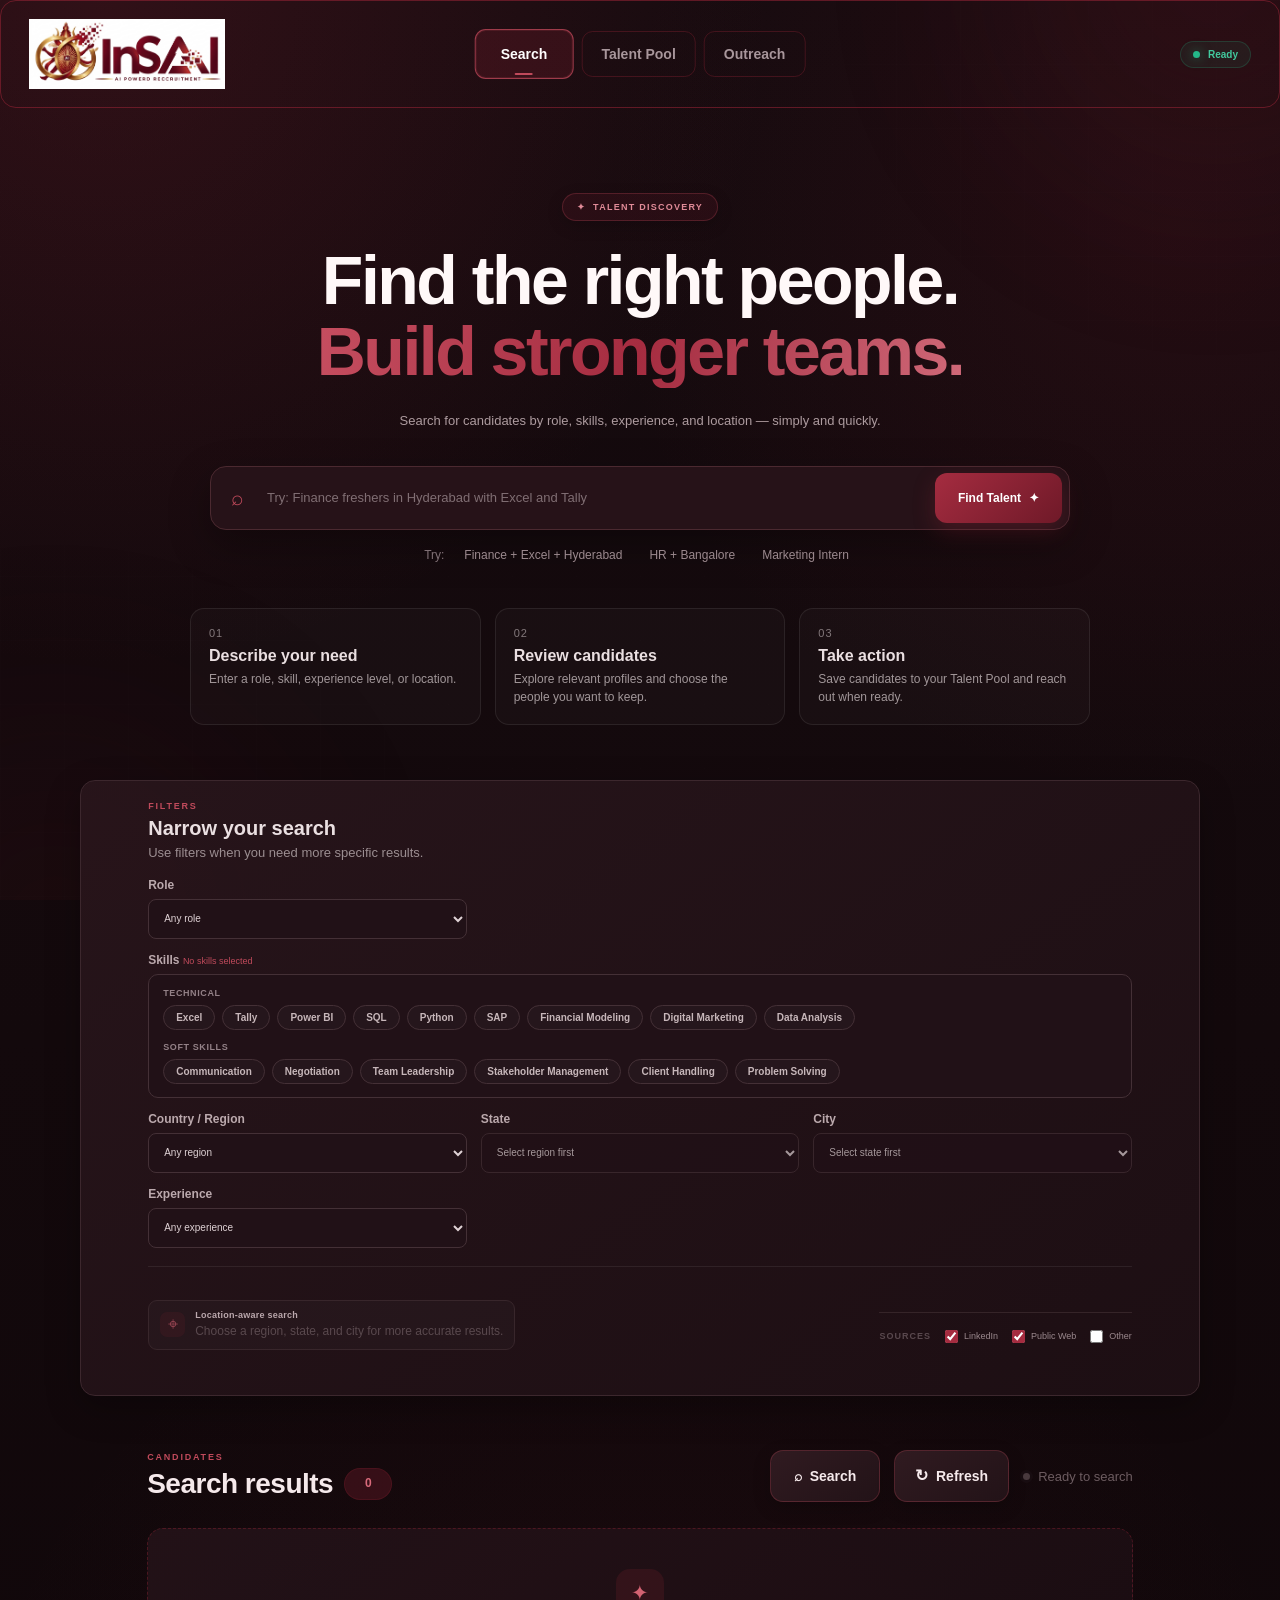
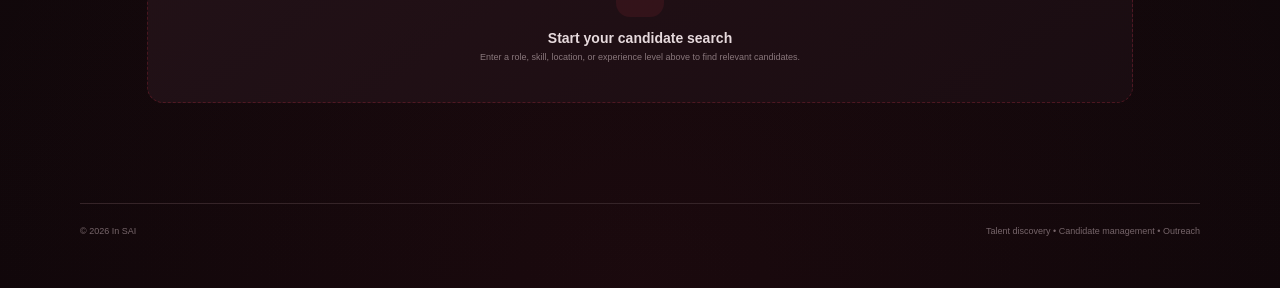
==== index.html @ 7b566fa0 "Update index.html" ====
<!DOCTYPE html>
<html lang="en">

<head>

    <meta charset="UTF-8">

    <meta
        name="viewport"
        content="width=device-width, initial-scale=1.0"
    >

    <title>In SAI | Talent Discovery</title>

    <link
        rel="stylesheet"
        href="/style.css"
    >

    <style>

        /* =====================================================
           CURSOR CONTROL
        ====================================================== */

        body {
            cursor: default;
        }

        a,
        button,
        select,
        label,
        nav,
        .navbar,
        footer,
        .guide-card,
        .checkbox,
        .filter,
        .talent-pool-card,
        .outreach-card,
        .section-label,
        .eyebrow,
        .nav-status,
        .location-note,
        .sources,
        .search-hint {
            cursor: default;
        }

        input[type="text"],
        textarea {
            cursor: text;
        }

        #searchButton,
        #searchResultsButton,
        #refreshButton,
        #generateEmailButton,
        #copyEmailButton,
        .remove-talent-button,
        .search-hint button {
            cursor: pointer;
        }


        /* =====================================================
           IN SAI LOGO
        ====================================================== */

        .navbar .logo {
            min-width: 180px;
            cursor: default;
        }

        .in-sai-logo {
            display: block;
            width: 150px;
            height: 46px;
            object-fit: contain;
            object-position: left center;
            cursor: default;
        }


        /* =====================================================
           PAGE NAVIGATION
        ====================================================== */

        .page-section-hidden {
            display: none !important;
        }

        .page-section-visible {
            display: block;
        }


        /* =====================================================
           NAVIGATION
        ====================================================== */

        .navbar nav {
            display: flex;
            align-items: center;
            gap: 8px;
        }

        .navbar nav a {
            text-decoration: none;
            cursor: pointer;
        }


        /* =====================================================
           SIMPLE HERO
        ====================================================== */

        .hero {
            text-align: center;
            padding: 85px 20px 55px;
        }

        .hero .eyebrow {
            margin-bottom: 24px;
        }

        .hero h1 {
            max-width: 900px;
            margin: 0 auto;
            line-height: 1.05;
            letter-spacing: -2.5px;
        }

        .hero h1 span {
            display: block;
        }

        .hero-text {
            max-width: 650px;
            margin: 22px auto 34px;
            line-height: 1.7;
        }


        /* =====================================================
           SEARCH BOX
        ====================================================== */

        .search-container {
            max-width: 900px;
            margin: 0 auto;
        }

        .search-container input[type="text"] {
            cursor: text;
        }


        /* =====================================================
           SEARCH HINTS
        ====================================================== */

        .search-hint {
            display: flex;
            justify-content: center;
            align-items: center;
            flex-wrap: wrap;
            gap: 8px;
            margin-top: 14px;
            font-size: 12px;
        }

        .search-hint button {
            border: none;
            background: transparent;
            font-size: 12px;
            padding: 4px 7px;
        }


        /* =====================================================
           SIMPLE SEARCH GUIDE
        ====================================================== */

        .search-guide {
            max-width: 900px;
            margin: 42px auto 0;
            display: grid;
            grid-template-columns: repeat(3, 1fr);
            gap: 14px;
        }

        .guide-card {
            padding: 18px;
            border-radius: 14px;
            text-align: left;
            border: 1px solid rgba(255, 255, 255, 0.08);
            background: rgba(255, 255, 255, 0.025);
        }

        .guide-number {
            font-size: 11px;
            letter-spacing: 1px;
            opacity: 0.5;
            margin-bottom: 8px;
        }

        .guide-card strong {
            display: block;
            margin-bottom: 5px;
        }

        .guide-card p {
            margin: 0;
            font-size: 12px;
            line-height: 1.5;
            opacity: 0.65;
        }


        /* =====================================================
           SEARCH FILTER AREA
        ====================================================== */

        .filters-section {
            max-width: 1180px;
            margin: 0 auto;
            padding: 20px 6% 45px;
        }

        .filter-heading {
            display: flex;
            justify-content: space-between;
            align-items: center;
            gap: 15px;
            margin-bottom: 18px;
        }

        .filter-heading h2 {
            margin: 0;
            font-size: 20px;
        }

        .filter-heading p {
            margin: 5px 0 0;
            font-size: 13px;
            opacity: 0.6;
        }


        /* =====================================================
           FILTER GRID
        ====================================================== */

        .filters {
            display: grid;
            grid-template-columns: repeat(3, 1fr);
            gap: 14px;
        }

        .filter {
            min-width: 0;
        }

        .filter label {
            display: block;
            margin-bottom: 7px;
            font-size: 12px;
            font-weight: 600;
        }

        .filter select {
            width: 100%;
            box-sizing: border-box;
            cursor: pointer;
        }


        /* =====================================================
           FILTER FOOTER
        ====================================================== */

        .filter-footer {
            display: flex;
            justify-content: space-between;
            align-items: center;
            gap: 20px;
            margin-top: 18px;
            padding-top: 18px;
            border-top: 1px solid rgba(255, 255, 255, 0.07);
        }

        .location-note {
            display: flex;
            align-items: center;
            gap: 10px;
        }

        .location-note p {
            margin: 3px 0 0;
            font-size: 12px;
            opacity: 0.55;
        }

        .location-icon {
            font-size: 18px;
            opacity: 0.7;
        }


        /* =====================================================
           SOURCES
        ====================================================== */

        .sources {
            display: flex;
            align-items: center;
            flex-wrap: wrap;
            gap: 14px;
            font-size: 12px;
        }

        .source-title {
            opacity: 0.5;
            letter-spacing: 1px;
        }

        .checkbox {
            display: flex;
            align-items: center;
            gap: 6px;
        }

        .checkbox input {
            cursor: pointer;
        }


        /* =====================================================
           RESULTS
        ====================================================== */

        .results-section {
            max-width: 1180px;
            margin: 0 auto;
            padding: 20px 6% 70px;
        }

        .results-header {
            display: flex;
            justify-content: space-between;
            align-items: center;
            gap: 20px;
            margin-bottom: 25px;
        }

        .results-header h2 {
            margin: 4px 0 0;
        }

        .search-status {
            font-size: 12px;
            opacity: 0.6;
        }


        /* =====================================================
           SEARCH + REFRESH ACTIONS
        ====================================================== */

        .results-actions {
            display: flex;
            align-items: center;
            justify-content: flex-end;
            gap: 10px;
        }

        .results-action-button {
            display: inline-flex;
            align-items: center;
            justify-content: center;
            gap: 7px;
            min-height: 38px;
            padding: 9px 14px;
            border-radius: 9px;
            border: 1px solid rgba(255, 255, 255, 0.12);
            background: rgba(255, 255, 255, 0.035);
            font-size: 12px;
            font-weight: 600;
            cursor: pointer;
            transition:
                background 0.2s ease,
                border-color 0.2s ease,
                transform 0.2s ease;
        }

        .results-action-button:hover {
            background: rgba(255, 255, 255, 0.07);
            border-color: rgba(255, 255, 255, 0.20);
        }

        .results-action-button:active {
            transform: translateY(1px);
        }

        .results-action-button:disabled {
            opacity: 0.55;
            cursor: default;
            transform: none;
        }

        .refresh-icon {
            display: inline-block;
            font-size: 16px;
            line-height: 1;
            transition: transform 0.25s ease;
        }

        #refreshButton:hover .refresh-icon {
            transform: rotate(180deg);
        }


        /* =====================================================
           TALENT POOL
        ====================================================== */

        .talent-pool-section {
            max-width: 1180px;
            margin: 0 auto;
            padding: 55px 6% 80px;
            min-height: 500px;
        }

        .talent-pool-header {
            display: flex;
            justify-content: space-between;
            align-items: center;
            gap: 20px;
            margin-bottom: 30px;
        }

        .talent-pool-header h1 {
            margin: 0;
        }

        .talent-pool-header p {
            margin-top: 8px;
            opacity: 0.65;
        }

        .talent-pool-count {
            padding: 9px 16px;
            border-radius: 999px;
            border: 1px solid rgba(255, 255, 255, 0.12);
            font-size: 13px;
            white-space: nowrap;
        }

        .talent-pool-list {
            display: grid;
            gap: 16px;
        }

        .talent-pool-card {
            padding: 22px;
            border-radius: 18px;
            border: 1px solid rgba(255, 255, 255, 0.10);
            background: rgba(255, 255, 255, 0.025);
        }

        .talent-pool-card h3 {
            margin-top: 0;
            margin-bottom: 15px;
        }

        .talent-pool-card p {
            line-height: 1.5;
            margin: 7px 0;
            font-size: 14px;
        }

        .talent-pool-card a {
            display: inline-block;
            margin-top: 7px;
            cursor: pointer;
        }

        .talent-pool-card-actions {
            margin-top: 18px;
        }

        .remove-talent-button {
            padding: 9px 16px;
            border-radius: 8px;
            cursor: pointer;
        }

        .talent-pool-empty {
            text-align: center;
            padding: 70px 20px;
            border-radius: 20px;
            border: 1px solid rgba(255, 255, 255, 0.08);
        }

        .talent-pool-empty-icon {
            font-size: 35px;
            margin-bottom: 12px;
        }

        .talent-pool-empty p {
            opacity: 0.6;
        }


        /* =====================================================
           OUTREACH
        ====================================================== */

        .outreach-section {
            max-width: 1000px;
            margin: 0 auto;
            padding: 55px 6% 80px;
            min-height: 500px;
        }

        .outreach-header {
            margin-top: 10px;
            margin-bottom: 28px;
        }

        .outreach-header h1 {
            margin-bottom: 8px;
        }

        .outreach-header p {
            margin: 0;
            opacity: 0.65;
        }

        .outreach-card {
            padding: 28px;
            border-radius: 20px;
            border: 1px solid rgba(255, 255, 255, 0.10);
            background: rgba(255, 255, 255, 0.025);
        }

        .outreach-field {
            margin-bottom: 20px;
        }

        .outreach-field label {
            display: block;
            margin-bottom: 8px;
            font-weight: 600;
            font-size: 13px;
        }

        .outreach-field select {
            width: 100%;
            box-sizing: border-box;
            padding: 13px 15px;
            border-radius: 10px;
            font-size: 14px;
            cursor: pointer;
        }

        .generate-email-button {
            width: 100%;
            padding: 14px 20px;
            border: none;
            border-radius: 10px;
            cursor: pointer;
            font-weight: 700;
            font-size: 15px;
            margin-top: 5px;
        }

        .generate-email-button:disabled {
            opacity: 0.6;
            cursor: default;
        }

        .email-loading {
            display: flex;
            align-items: center;
            gap: 12px;
            margin-top: 20px;
            padding: 15px;
        }

        .email-loading.hidden,
        .generated-email.hidden,
        .email-error.hidden {
            display: none;
        }

        .generated-email {
            margin-top: 30px;
        }

        .email-preview-header {
            display: flex;
            justify-content: space-between;
            align-items: center;
            gap: 15px;
            margin-bottom: 15px;
        }

        .email-label {
            font-size: 11px;
            letter-spacing: 1px;
            opacity: 0.65;
        }

        .email-preview-header h2 {
            margin: 5px 0 0;
        }

        .copy-email-button {
            padding: 9px 15px;
            border-radius: 8px;
            cursor: pointer;
        }

        .email-preview {
            padding: 22px;
            border-radius: 14px;
            border: 1px solid rgba(255, 255, 255, 0.10);
        }

        .email-subject-row {
            display: flex;
            gap: 10px;
            padding-bottom: 18px;
            margin-bottom: 18px;
            border-bottom: 1px solid rgba(255, 255, 255, 0.08);
        }

        .generated-body {
            white-space: pre-wrap;
            line-height: 1.7;
        }

        .email-error {
            margin-top: 20px;
            padding: 14px;
            border-radius: 10px;
            border: 1px solid rgba(255, 80, 80, 0.3);
        }


        /* =====================================================
           MOBILE
        ====================================================== */

        @media (max-width: 850px) {

            .navbar .logo {
                min-width: auto;
            }

            .filters {
                grid-template-columns: repeat(2, 1fr);
            }

            .search-guide {
                grid-template-columns: 1fr;
            }

            .filter-footer {
                align-items: flex-start;
                flex-direction: column;
            }

        }


        @media (max-width: 600px) {

            .in-sai-logo {
                width: 125px;
                height: 40px;
            }

            .navbar {
                flex-wrap: wrap;
                gap: 12px;
            }

            .navbar nav {
                order: 3;
                width: 100%;
                justify-content: center;
            }

            .nav-status {
                display: none;
            }

            .hero {
                padding-top: 55px;
                padding-bottom: 40px;
            }

            .hero h1 {
                font-size: clamp(40px, 11vw, 65px);
                letter-spacing: -2px;
            }

            .hero-text {
                padding: 0 10px;
            }

            .filters {
                grid-template-columns: 1fr;
            }

            .filters-section,
            .results-section,
            .talent-pool-section,
            .outreach-section {
                padding-left: 20px;
                padding-right: 20px;
            }

            .results-header,
            .talent-pool-header {
                align-items: flex-start;
                flex-direction: column;
            }

            .results-actions {
                width: 100%;
                justify-content: flex-start;
                flex-wrap: wrap;
            }

            .email-preview-header {
                align-items: flex-start;
                flex-direction: column;
            }

            .email-subject-row {
                flex-direction: column;
                gap: 5px;
            }

        }

    </style>

</head>


<body>


    <!-- =====================================================
         BACKGROUND
    ====================================================== -->

    <div class="background">

        <div class="orb orb-one"></div>

        <div class="orb orb-two"></div>

        <div class="grid"></div>

    </div>



    <!-- =====================================================
         NAVIGATION
    ====================================================== -->

    <header class="navbar">

        <div class="logo">

            <img
                class="in-sai-logo"
                src="/in-sai-logo.png"
                alt="In SAI"
            >

        </div>


        <nav>

            <a
                class="active"
                href="#"
                id="searchNav"
            >
                Search
            </a>


            <a
                href="#"
                id="talentPoolNav"
            >
                Talent Pool
            </a>


            <a
                href="#"
                id="outreachNav"
            >
                Outreach
            </a>

        </nav>


        <div class="nav-status">

            <span class="status-dot"></span>

            Ready

        </div>

    </header>



    <!-- =====================================================
         SEARCH PAGE
    ====================================================== -->

    <div
        id="searchPage"
        class="page-section-visible"
    >

        <main>


            <!-- =================================================
                 HERO
            ================================================== -->

            <section class="hero">

                <div class="eyebrow">

                    <span>✦</span>

                    TALENT DISCOVERY

                </div>


                <h1>

                    Find the right people.

                    <span>
                        Build stronger teams.
                    </span>

                </h1>


                <p class="hero-text">

                    Search for candidates by role, skills,
                    experience, and location — simply and quickly.

                </p>


                <!-- =================================================
                     MAIN SEARCH
                ================================================== -->

                <div class="search-container">

                    <div class="search-icon">
                        ⌕
                    </div>


                    <input
                        id="searchInput"
                        type="text"
                        placeholder="Try: Finance freshers in Hyderabad with Excel and Tally"
                    >


                    <button
                        id="searchButton"
                        type="button"
                    >

                        <span>
                            Find Talent
                        </span>

                        <span>
                            ✦
                        </span>

                    </button>

                </div>


                <!-- =================================================
                     SEARCH HINTS
                ================================================== -->

                <div class="search-hint">

                    <span>
                        Try:
                    </span>


                    <button
                        type="button"
                        onclick="quickSearch('Financial Analyst with Excel in Hyderabad')"
                    >
                        Finance + Excel + Hyderabad
                    </button>


                    <button
                        type="button"
                        onclick="quickSearch('HR Executive in Bangalore')"
                    >
                        HR + Bangalore
                    </button>


                    <button
                        type="button"
                        onclick="quickSearch('Marketing Intern')"
                    >
                        Marketing Intern
                    </button>

                </div>


                <!-- =================================================
                     SIMPLE 3-STEP GUIDE
                ================================================== -->

                <div class="search-guide">

                    <div class="guide-card">

                        <div class="guide-number">
                            01
                        </div>

                        <strong>
                            Describe your need
                        </strong>

                        <p>
                            Enter a role, skill, experience level,
                            or location.
                        </p>

                    </div>


                    <div class="guide-card">

                        <div class="guide-number">
                            02
                        </div>

                        <strong>
                            Review candidates
                        </strong>

                        <p>
                            Explore relevant profiles and choose
                            the people you want to keep.
                        </p>

                    </div>


                    <div class="guide-card">

                        <div class="guide-number">
                            03
                        </div>

                        <strong>
                            Take action
                        </strong>

                        <p>
                            Save candidates to your Talent Pool
                            and reach out when ready.
                        </p>

                    </div>

                </div>

            </section>



            <!-- =================================================
                 FILTERS
            ================================================== -->

            <section class="filters-section">

                <div class="filter-heading">

                    <div>

                        <div class="section-label">
                            FILTERS
                        </div>

                        <h2>
                            Narrow your search
                        </h2>

                        <p>
                            Use filters when you need more specific results.
                        </p>

                    </div>

                </div>


                <div class="filters">


                    <!-- ROLE -->

                    <div class="filter">

                        <label for="roleFilter">
                            Role
                        </label>

                        <select id="roleFilter">

                            <option value="">
                                Any role
                            </option>

                            <optgroup label="Human Resources">
                                <option>HR Executive</option>
                                <option>HR Generalist</option>
                                <option>HR Manager</option>
                                <option>Recruiter</option>
                                <option>Talent Acquisition Specialist</option>
                                <option>HR Business Partner</option>
                                <option>Learning &amp; Development Executive</option>
                                <option>Compensation &amp; Benefits Analyst</option>
                            </optgroup>

                            <optgroup label="Finance &amp; Accounts">
                                <option>Accountant</option>
                                <option>Accounts Executive</option>
                                <option>Financial Analyst</option>
                                <option>Finance Executive</option>
                                <option>Finance Manager</option>
                                <option>Audit Associate</option>
                                <option>Tax Consultant</option>
                                <option>Investment Analyst</option>
                                <option>Credit Analyst</option>
                            </optgroup>

                            <optgroup label="Sales &amp; Marketing">
                                <option>Sales Executive</option>
                                <option>Sales Manager</option>
                                <option>Business Development Executive</option>
                                <option>Marketing Executive</option>
                                <option>Marketing Manager</option>
                                <option>Digital Marketing Executive</option>
                                <option>Content Marketing Specialist</option>
                                <option>Brand Manager</option>
                                <option>Key Account Manager</option>
                            </optgroup>

                            <optgroup label="Operations &amp; Strategy">
                                <option>Operations Executive</option>
                                <option>Operations Manager</option>
                                <option>Business Analyst</option>
                                <option>Project Coordinator</option>
                                <option>Project Manager</option>
                                <option>Supply Chain Executive</option>
                                <option>Procurement Executive</option>
                                <option>Strategy Associate</option>
                            </optgroup>

                            <optgroup label="Technology">
                                <option>Software Developer</option>
                                <option>Data Analyst</option>
                                <option>Data Scientist</option>
                                <option>QA / Test Engineer</option>
                                <option>DevOps Engineer</option>
                                <option>Product Manager</option>
                                <option>UI/UX Designer</option>
                                <option>IT Support Executive</option>
                            </optgroup>

                            <optgroup label="Customer &amp; Support">
                                <option>Customer Service</option>
                                <option>Customer Success Manager</option>
                                <option>Client Relationship Executive</option>
                                <option>Call Center Executive</option>
                            </optgroup>

                            <optgroup label="Admin &amp; General Management">
                                <option>Administrative Executive</option>
                                <option>Office Manager</option>
                                <option>Management Trainee</option>
                                <option>General Manager</option>
                                <option>Executive Assistant</option>
                            </optgroup>

                        </select>

                    </div>



                    <!-- SKILL -->

                    <div class="filter filter-skills">

                        <label for="skillFilter">
                            Skills
                            <span class="skill-summary" id="skillSummary">No skills selected</span>
                        </label>

                        <select id="skillFilter" style="display:none;">

                            <option value="">
                                Any skill
                            </option>

                            <option>Excel</option>

                            <option>Tally</option>

                            <option>Power BI</option>

                            <option>SQL</option>

                            <option>Python</option>

                            <option>SAP</option>

                            <option>Financial Modeling</option>

                            <option>Digital Marketing</option>

                        </select>

                        <div class="skill-picker">

                            <div class="skill-group">

                                <div class="skill-group-label">
                                    Technical
                                </div>

                                <div class="skill-chip-row">
                                    <button type="button" class="skill-chip" data-skill="Excel">Excel</button>
                                    <button type="button" class="skill-chip" data-skill="Tally">Tally</button>
                                    <button type="button" class="skill-chip" data-skill="Power BI">Power BI</button>
                                    <button type="button" class="skill-chip" data-skill="SQL">SQL</button>
                                    <button type="button" class="skill-chip" data-skill="Python">Python</button>
                                    <button type="button" class="skill-chip" data-skill="SAP">SAP</button>
                                    <button type="button" class="skill-chip" data-skill="Financial Modeling">Financial Modeling</button>
                                    <button type="button" class="skill-chip" data-skill="Digital Marketing">Digital Marketing</button>
                                    <button type="button" class="skill-chip" data-skill="Data Analysis">Data Analysis</button>
                                </div>

                            </div>

                            <div class="skill-group">

                                <div class="skill-group-label">
                                    Soft skills
                                </div>

                                <div class="skill-chip-row">
                                    <button type="button" class="skill-chip" data-skill="Communication">Communication</button>
                                    <button type="button" class="skill-chip" data-skill="Negotiation">Negotiation</button>
                                    <button type="button" class="skill-chip" data-skill="Team Leadership">Team Leadership</button>
                                    <button type="button" class="skill-chip" data-skill="Stakeholder Management">Stakeholder Management</button>
                                    <button type="button" class="skill-chip" data-skill="Client Handling">Client Handling</button>
                                    <button type="button" class="skill-chip" data-skill="Problem Solving">Problem Solving</button>
                                </div>

                            </div>

                        </div>

                    </div>



                    <!-- REGION -->

                    <div class="filter">

                        <label for="regionFilter">
                            Country / Region
                        </label>

                        <select id="regionFilter">

                            <option value="">
                                Any region
                            </option>

                            <option value="India">
                                India
                            </option>

                            <option value="United States">
                                United States
                            </option>

                            <option value="United Kingdom">
                                United Kingdom
                            </option>

                            <option value="Canada">
                                Canada
                            </option>

                            <option value="Australia">
                                Australia
                            </option>

                            <option value="United Arab Emirates">
                                United Arab Emirates
                            </option>

                            <option value="Singapore">
                                Singapore
                            </option>

                            <option value="Germany">
                                Germany
                            </option>

                            <option value="France">
                                France
                            </option>

                            <option value="Netherlands">
                                Netherlands
                            </option>

                            <option value="Ireland">
                                Ireland
                            </option>

                            <option value="New Zealand">
                                New Zealand
                            </option>

                            <option value="Saudi Arabia">
                                Saudi Arabia
                            </option>

                            <option value="Qatar">
                                Qatar
                            </option>

                            <option value="Malaysia">
                                Malaysia
                            </option>

                            <option value="South Africa">
                                South Africa
                            </option>

                            <option value="Philippines">
                                Philippines
                            </option>

                        </select>

                    </div>



                    <!-- STATE -->

                    <div class="filter">

                        <label for="stateFilter">
                            State
                        </label>

                        <select id="stateFilter">

                            <option value="">
                                Select region first
                            </option>

                        </select>

                    </div>



                    <!-- CITY -->

                    <div class="filter">

                        <label for="cityFilter">
                            City
                        </label>

                        <select id="cityFilter">

                            <option value="">
                                Select state first
                            </option>

                        </select>

                    </div>



                    <!-- EXPERIENCE -->

                    <div class="filter">

                        <label for="experienceFilter">
                            Experience
                        </label>

                        <select id="experienceFilter">

                            <option value="">
                                Any experience
                            </option>

                            <option>
                                Fresher
                            </option>

                            <option>
                                0-2 years
                            </option>

                            <option>
                                2-5 years
                            </option>

                            <option>
                                5+ years
                            </option>

                        </select>

                    </div>

                </div>



                <!-- =================================================
                     FILTER FOOTER
                ================================================== -->

                <div class="filter-footer">

                    <div class="location-note">

                        <span class="location-icon">
                            ⌖
                        </span>

                        <div>

                            <strong>
                                Location-aware search
                            </strong>

                            <p>
                                Choose a region, state, and city for more accurate results.
                            </p>

                        </div>

                    </div>


                    <!-- =================================================
                         SEARCH SOURCES
                    ================================================== -->

                    <div class="sources">

                        <span class="source-title">
                            SOURCES
                        </span>


                        <label class="checkbox">

                            <input
                                id="linkedinSource"
                                type="checkbox"
                                checked
                            >

                            <span>
                                LinkedIn
                            </span>

                        </label>


                        <label class="checkbox">

                            <input
                                id="publicWebSource"
                                type="checkbox"
                                checked
                            >

                            <span>
                                Public Web
                            </span>

                        </label>


                        <label class="checkbox">

                            <input
                                id="otherSource"
                                type="checkbox"
                            >

                            <span>
                                Other
                            </span>

                        </label>

                    </div>

                </div>

            </section>



            <!-- =================================================
                 RESULTS
            ================================================== -->

            <section class="results-section">

                <div class="results-header">

                    <div>

                        <div class="section-label">
                            CANDIDATES
                        </div>

                        <h2>

                            Search results

                            <span id="resultCount">
                                0
                            </span>

                        </h2>

                    </div>


                    <!-- =================================================
                         SEARCH + REFRESH
                    ================================================== -->

                    <div class="results-actions">

                        <button
                            id="searchResultsButton"
                            class="results-action-button"
                            type="button"
                            title="Run the current candidate search"
                            aria-label="Search candidates"
                        >

                            <span>
                                ⌕
                            </span>

                            <span>
                                Search
                            </span>

                        </button>


                        <button
                            id="refreshButton"
                            class="results-action-button"
                            type="button"
                            title="Run the current search again"
                            aria-label="Refresh search results"
                        >

                            <span class="refresh-icon">
                                ↻
                            </span>

                            <span>
                                Refresh
                            </span>

                        </button>


                        <div
                            id="searchStatus"
                            class="search-status"
                        >
                            Ready to search
                        </div>

                    </div>

                </div>



                <!-- =================================================
                     LOADING
                ================================================== -->

                <div
                    id="loading"
                    class="loading hidden"
                >

                    <div class="loader"></div>

                    <div>

                        <strong id="loadingTitle">
                            Searching...
                        </strong>

                        <p id="loadingSubtitle">
                            Finding relevant candidate profiles.
                        </p>

                    </div>

                </div>



                <!-- =================================================
                     SEARCH INSIGHTS (charts built from live results)
                ================================================== -->

                <div
                    id="insightsPanel"
                    class="insights-panel hidden"
                >

                    <div class="insight-card">

                        <div class="insight-title">
                            Results by source
                        </div>

                        <svg id="sourceChart" viewBox="0 0 280 100" width="100%" height="100"></svg>

                    </div>

                    <div class="insight-card">

                        <div class="insight-title">
                            Email availability
                        </div>

                        <svg id="emailChart" viewBox="0 0 120 120" width="120" height="120"></svg>

                        <div class="insight-legend" id="emailLegend"></div>

                    </div>

                </div>



                <!-- =================================================
                     RESULTS
                ================================================== -->

                <div
                    id="results"
                    class="results"
                >

                    <div class="empty-state">

                        <div class="empty-icon">
                            ✦
                        </div>

                        <h3>
                            Start your candidate search
                        </h3>

                        <p>
                            Enter a role, skill, location, or experience
                            level above to find relevant candidates.
                        </p>

                    </div>

                </div>

            </section>

        </main>

    </div>



    <!-- =====================================================
         TALENT POOL PAGE
    ====================================================== -->

    <div
        id="talentPoolPage"
        class="page-section-hidden"
    >

        <main>

            <section class="talent-pool-section">

                <div class="section-label">
                    TALENT MANAGEMENT
                </div>


                <div class="talent-pool-header">

                    <div>

                        <h1>
                            Talent Pool
                        </h1>

                        <p>
                            Candidates you've saved for future opportunities.
                        </p>

                    </div>


                    <div
                        id="talentPoolCount"
                        class="talent-pool-count"
                    >
                        0 Candidates
                    </div>

                </div>


                <div
                    id="talentPoolResults"
                    class="talent-pool-list"
                >

                    <div class="talent-pool-empty">

                        <div class="talent-pool-empty-icon">
                            ✦
                        </div>

                        <h2>
                            Your Talent Pool is empty
                        </h2>

                        <p>
                            Search for candidates and add the ones
                            you want to keep here.
                        </p>

                    </div>

                </div>

            </section>

        </main>

    </div>



    <!-- =====================================================
         OUTREACH PAGE
    ====================================================== -->

    <div
        id="outreachPage"
        class="page-section-hidden"
    >

        <main>

            <section class="outreach-section">

                <div class="section-label">
                    OUTREACH
                </div>


                <div class="outreach-header">

                    <h1>
                        Candidate Outreach
                    </h1>

                    <p>
                        Create a personalized message for a candidate in your Talent Pool.
                    </p>

                </div>


                <div class="outreach-card">


                    <!-- CANDIDATE -->

                    <div class="outreach-field">

                        <label for="outreachCandidate">
                            Candidate
                        </label>

                        <select id="outreachCandidate">

                            <option value="">
                                Select a candidate from Talent Pool
                            </option>

                        </select>

                    </div>



                    <!-- MESSAGE TYPE -->

                    <div class="outreach-field">

                        <label for="emailType">
                            Message Type
                        </label>

                        <select id="emailType">

                            <option value="initial_outreach">
                                Initial Outreach
                            </option>

                            <option value="internship">
                                Internship Opportunity
                            </option>

                            <option value="interview">
                                Interview Invitation
                            </option>

                            <option value="follow_up">
                                Follow Up
                            </option>

                            <option value="shortlist">
                                Shortlist
                            </option>

                        </select>

                    </div>



                    <!-- TONE -->

                    <div class="outreach-field">

                        <label for="emailTone">
                            Tone
                        </label>

                        <select id="emailTone">

                            <option value="professional">
                                Professional
                            </option>

                            <option value="formal">
                                Formal
                            </option>

                            <option value="friendly">
                                Friendly
                            </option>

                            <option value="concise">
                                Concise
                            </option>

                        </select>

                    </div>



                    <!-- GENERATE -->

                    <button
                        type="button"
                        id="generateEmailButton"
                        class="generate-email-button"
                    >

                        <span>
                            ✦
                        </span>

                        Generate Message

                    </button>



                    <!-- LOADING -->

                    <div
                        id="emailLoading"
                        class="email-loading hidden"
                    >

                        <div class="loader"></div>

                        <span>
                            Preparing your message...
                        </span>

                    </div>



                    <!-- GENERATED EMAIL -->

                    <div
                        id="generatedEmail"
                        class="generated-email hidden"
                    >

                        <div class="email-preview-header">

                            <div>

                                <span class="email-label">
                                    PERSONALIZED MESSAGE
                                </span>

                                <h2>
                                    Message Preview
                                </h2>

                            </div>


                            <button
                                type="button"
                                id="copyEmailButton"
                                class="copy-email-button"
                            >
                                Copy Message
                            </button>

                        </div>


                        <div class="email-preview">

                            <div class="email-subject-row">

                                <strong>
                                    Subject
                                </strong>

                                <span id="generatedSubject"></span>

                            </div>


                            <div
                                id="generatedBody"
                                class="generated-body"
                            >
                            </div>

                        </div>

                    </div>



                    <!-- ERROR -->

                    <div
                        id="emailError"
                        class="email-error hidden"
                    >
                    </div>

                </div>

            </section>

        </main>

    </div>



    <!-- =====================================================
         FOOTER
    ====================================================== -->

    <footer>

        <div>
            © 2026 In SAI
        </div>

        <div>
            Talent discovery • Candidate management • Outreach
        </div>

    </footer>



    <!-- =====================================================
         EXISTING APP JAVASCRIPT
    ====================================================== -->

    <script src="/app.js"></script>



    <!-- =====================================================
         PAGE NAVIGATION + ADDITIONAL FEATURES
    ====================================================== -->

    <script>

        document.addEventListener("DOMContentLoaded", function () {

            /*
             * FIX: point every candidate API call at the
             * Render backend, not the Netlify frontend origin.
             * Previously these used relative fetch("/candidates"),
             * which on Netlify resolves to
             * https://insaiairecruiter.netlify.app/candidates
             * (a route that doesn't exist there) -> 404.
             * This duplicate script also runs AFTER app.js/talent.js,
             * so it was overwriting the correct loadTalentPool()
             * with this broken one.
             */
            const API_BASE_URL = "https://in-sai.onrender.com";

            const searchNav =
                document.getElementById("searchNav");

            const talentPoolNav =
                document.getElementById("talentPoolNav");

            const outreachNav =
                document.getElementById("outreachNav");


            const searchPage =
                document.getElementById("searchPage");

            const talentPoolPage =
                document.getElementById("talentPoolPage");

            const outreachPage =
                document.getElementById("outreachPage");


            function showPage(page) {

                searchPage.classList.add(
                    "page-section-hidden"
                );

                talentPoolPage.classList.add(
                    "page-section-hidden"
                );

                outreachPage.classList.add(
                    "page-section-hidden"
                );


                searchNav.classList.remove("active");

                talentPoolNav.classList.remove("active");

                outreachNav.classList.remove("active");


                if (page === "search") {

                    searchPage.classList.remove(
                        "page-section-hidden"
                    );

                    searchNav.classList.add("active");

                }


                if (page === "talent-pool") {

                    talentPoolPage.classList.remove(
                        "page-section-hidden"
                    );

                    talentPoolNav.classList.add("active");

                    loadTalentPool();

                }


                if (page === "outreach") {

                    outreachPage.classList.remove(
                        "page-section-hidden"
                    );

                    outreachNav.classList.add("active");

                    loadOutreachCandidates();

                }


                window.scrollTo({
                    top: 0,
                    behavior: "smooth"
                });

            }



            /* =================================================
               SEARCH NAVIGATION
            ================================================== */

            searchNav.addEventListener(
                "click",
                function (event) {

                    event.preventDefault();

                    showPage("search");

                }
            );



            /* =================================================
               TALENT POOL NAVIGATION
            ================================================== */

            talentPoolNav.addEventListener(
                "click",
                function (event) {

                    event.preventDefault();

                    showPage("talent-pool");

                }
            );



            /* =================================================
               OUTREACH NAVIGATION
            ================================================== */

            outreachNav.addEventListener(
                "click",
                function (event) {

                    event.preventDefault();

                    showPage("outreach");

                }
            );



            /* =================================================
               TALENT POOL
            ================================================== */

            async function loadTalentPool() {

                const container =
                    document.getElementById(
                        "talentPoolResults"
                    );

                const count =
                    document.getElementById(
                        "talentPoolCount"
                    );


                try {

                    const response =
                        await fetch(`${API_BASE_URL}/candidates`);


                    if (!response.ok) {

                        throw new Error(
                            "Unable to load Talent Pool"
                        );

                    }


                    const candidates =
                        await response.json();


                    count.textContent =
                        `${candidates.length} Candidate${candidates.length === 1 ? "" : "s"}`;


                    if (!candidates.length) {

                        container.innerHTML = `

                            <div class="talent-pool-empty">

                                <div class="talent-pool-empty-icon">
                                    ✦
                                </div>

                                <h2>
                                    Your Talent Pool is empty
                                </h2>

                                <p>
                                    Search for candidates and add the
                                    ones you want to keep here.
                                </p>

                            </div>

                        `;

                        return;

                    }


                    container.innerHTML =
                        candidates.map(candidate => {

                            return `

                                <div class="talent-pool-card">

                                    <h3>
                                        ${escapeTalentPoolText(
                                            candidate.name ||
                                            candidate.full_name ||
                                            "Candidate"
                                        )}
                                    </h3>


                                    <p>

                                        <strong>
                                            Role:
                                        </strong>

                                        ${escapeTalentPoolText(
                                            candidate.role ||
                                            candidate.title ||
                                            "Not specified"
                                        )}

                                    </p>


                                    <p>

                                        <strong>
                                            Location:
                                        </strong>

                                        ${escapeTalentPoolText(
                                            candidate.location ||
                                            "Not specified"
                                        )}

                                    </p>


                                    <p>

                                        <strong>
                                            Skills:
                                        </strong>

                                        ${escapeTalentPoolText(
                                            candidate.skills ||
                                            "Not specified"
                                        )}

                                    </p>


                                    ${
                                        candidate.url ||
                                        candidate.profile_url ||
                                        candidate.linkedin_url
                                        ?

                                        `

                                        <p>

                                            <a
                                                href="${escapeAttribute(
                                                    candidate.url ||
                                                    candidate.profile_url ||
                                                    candidate.linkedin_url
                                                )}"
                                                target="_blank"
                                                rel="noopener noreferrer"
                                            >
                                                View Profile
                                            </a>

                                        </p>

                                        `

                                        :

                                        ""
                                    }


                                    <div class="talent-pool-card-actions">

                                        <button
                                            type="button"
                                            class="remove-talent-button"
                                            onclick="removeFromTalentPool(${candidate.id})"
                                        >
                                            Remove from Talent Pool
                                        </button>

                                    </div>

                                </div>

                            `;

                        }).join("");


                } catch (error) {

                    console.error(
                        "Talent Pool error:",
                        error
                    );


                    container.innerHTML = `

                        <div class="talent-pool-empty">

                            <div class="talent-pool-empty-icon">
                                ⚠
                            </div>

                            <h2>
                                Unable to load Talent Pool
                            </h2>

                            <p>
                                Please make sure the backend is running
                                and the /candidates endpoint is available.
                            </p>

                        </div>

                    `;

                }

            }



            /* =================================================
               REMOVE FROM TALENT POOL
            ================================================== */

            window.removeFromTalentPool =
                async function (candidateId) {

                    if (!candidateId) {

                        console.error(
                            "Candidate ID is missing."
                        );

                        return;

                    }


                    try {

                        const response =
                            await fetch(
                                `${API_BASE_URL}/candidates/${candidateId}`,
                                {
                                    method: "DELETE"
                                }
                            );


                        if (!response.ok) {

                            throw new Error(
                                "Failed to remove candidate"
                            );

                        }


                        await loadTalentPool();


                    } catch (error) {

                        console.error(
                            "Remove candidate error:",
                            error
                        );


                        alert(
                            "Unable to remove this candidate from the Talent Pool."
                        );

                    }

                };



            /* =================================================
               SECURITY HELPERS
            ================================================== */

            function escapeTalentPoolText(value) {

                if (
                    value === null ||
                    value === undefined
                ) {

                    return "";

                }


                return String(value)
                    .replace(/&/g, "&amp;")
                    .replace(/</g, "&lt;")
                    .replace(/>/g, "&gt;")
                    .replace(/"/g, "&quot;")
                    .replace(/'/g, "&#039;");

            }


            function escapeAttribute(value) {

                if (
                    value === null ||
                    value === undefined
                ) {

                    return "";

                }


                return String(value)
                    .replace(/&/g, "&amp;")
                    .replace(/"/g, "&quot;")
                    .replace(/</g, "&lt;")
                    .replace(/>/g, "&gt;");

            }



            /* =================================================
               OUTREACH CANDIDATES
            ================================================== */

            const candidateSelect =
                document.getElementById(
                    "outreachCandidate"
                );


            async function loadOutreachCandidates() {

                try {

                    const response =
                        await fetch(`${API_BASE_URL}/candidates`);


                    if (!response.ok) {

                        throw new Error(
                            "Unable to load candidates"
                        );

                    }


                    const candidates =
                        await response.json();


                    candidateSelect.innerHTML = `

                        <option value="">
                            Select a candidate from Talent Pool
                        </option>

                    `;


                    candidates.forEach(
                        candidate => {

                            const option =
                                document.createElement(
                                    "option"
                                );


                            option.value =
                                candidate.id;


                            const name =
                                candidate.name ||
                                candidate.full_name ||
                                "Candidate";


                            const role =
                                candidate.current_role ||
                                candidate.role ||
                                candidate.title ||
                                "Candidate";


                            option.textContent =
                                `${name} — ${role}`;


                            candidateSelect.appendChild(
                                option
                            );

                        }
                    );


                } catch (error) {

                    console.error(
                        "Outreach candidate loading error:",
                        error
                    );


                    showEmailError(
                        "Unable to load candidates from your Talent Pool."
                    );

                }

            }



            /* =================================================
               OUTREACH ELEMENTS
            ================================================== */

            const emailType =
                document.getElementById(
                    "emailType"
                );

            const emailTone =
                document.getElementById(
                    "emailTone"
                );

            const generateButton =
                document.getElementById(
                    "generateEmailButton"
                );

            const emailLoading =
                document.getElementById(
                    "emailLoading"
                );

            const generatedEmail =
                document.getElementById(
                    "generatedEmail"
                );

            const generatedSubject =
                document.getElementById(
                    "generatedSubject"
                );

            const generatedBody =
                document.getElementById(
                    "generatedBody"
                );

            const emailError =
                document.getElementById(
                    "emailError"
                );

            const copyButton =
                document.getElementById(
                    "copyEmailButton"
                );


            let currentEmail = {
                subject: "",
                body: ""
            };



            /* =================================================
               GENERATE MESSAGE
            ================================================== */

            generateButton.addEventListener(
                "click",
                async function () {

                    const candidateId =
                        candidateSelect.value;


                    if (!candidateId) {

                        showEmailError(
                            "Please select a candidate first."
                        );

                        return;

                    }


                    hideEmailError();


                    generatedEmail.classList.add(
                        "hidden"
                    );


                    emailLoading.classList.remove(
                        "hidden"
                    );


                    generateButton.disabled =
                        true;


                    try {

                        const response =
                            await fetch(
                                `${API_BASE_URL}/generate-email`,
                                {
                                    method: "POST",

                                    headers: {
                                        "Content-Type":
                                            "application/json"
                                    },

                                    body: JSON.stringify({

                                        candidate_id:
                                            Number(
                                                candidateId
                                            ),

                                        email_type:
                                            emailType.value,

                                        tone:
                                            emailTone.value

                                    })

                                }
                            );


                        const data =
                            await response.json();


                        if (
                            !response.ok ||
                            data.status !== "success"
                        ) {

                            throw new Error(
                                data.message ||
                                "Message generation failed."
                            );

                        }


                        currentEmail.subject =
                            data.subject || "";


                        currentEmail.body =
                            data.body || "";


                        generatedSubject.textContent =
                            currentEmail.subject;


                        generatedBody.textContent =
                            currentEmail.body;


                        generatedEmail.classList.remove(
                            "hidden"
                        );


                    } catch (error) {

                        console.error(
                            "AI message generation error:",
                            error
                        );


                        showEmailError(
                            error.message ||
                            "Unable to generate the message."
                        );

                    } finally {

                        emailLoading.classList.add(
                            "hidden"
                        );


                        generateButton.disabled =
                            false;

                    }

                }
            );



            /* =================================================
               COPY MESSAGE
            ================================================== */

            copyButton.addEventListener(
                "click",
                async function () {

                    if (
                        !currentEmail.subject &&
                        !currentEmail.body
                    ) {

                        return;

                    }


                    const text =
                        `Subject: ${currentEmail.subject}\n\n${currentEmail.body}`;


                    try {

                        await navigator.clipboard.writeText(
                            text
                        );


                        const originalText =
                            copyButton.textContent;


                        copyButton.textContent =
                            "Copied ✓";


                        setTimeout(
                            function () {

                                copyButton.textContent =
                                    originalText;

                            },
                            2000
                        );


                    } catch (error) {

                        console.error(
                            "Copy error:",
                            error
                        );

                    }

                }
            );



            /* =================================================
               ERROR HANDLING
            ================================================== */

            function showEmailError(message) {

                emailError.textContent =
                    message;


                emailError.classList.remove(
                    "hidden"
                );

            }


            function hideEmailError() {

                emailError.classList.add(
                    "hidden"
                );


                emailError.textContent =
                    "";

            }



            /* =================================================
               SEARCH + REFRESH
            ================================================== */

            const searchResultsButton =
                document.getElementById(
                    "searchResultsButton"
                );

            const refreshButton =
                document.getElementById(
                    "refreshButton"
                );


            function runCurrentSearch() {

                const searchButton =
                    document.getElementById(
                        "searchButton"
                    );


                if (!searchButton) {
                    return;
                }


                /*
                 * Reuse the existing search logic
                 * from app.js.
                 */

                searchButton.click();

            }


            /*
             * Search button under Search Results
             */

            if (searchResultsButton) {

                searchResultsButton.addEventListener(
                    "click",
                    runCurrentSearch
                );

            }


            /*
             * Refresh button under Search Results
             */

            if (refreshButton) {

                refreshButton.addEventListener(
                    "click",
                    runCurrentSearch
                );

            }


            /*
             * Allow Enter key in the main search box
             * to perform the same search.
             */

            const searchInput =
                document.getElementById(
                    "searchInput"
                );


            if (searchInput) {

                searchInput.addEventListener(
                    "keydown",
                    function (event) {

                        if (
                            event.key === "Enter"
                        ) {

                            event.preventDefault();

                            runCurrentSearch();

                        }

                    }
                );

            }

        });

    </script>


</body>

</html>
---- style.css ----
/* =========================================================
   IN SAI AI RECRUITER
   PREMIUM DARK MAROON UI
   Search + Talent Pool + Outreach

   IMPORTANT:
   - Existing class names preserved
   - JavaScript-dependent classes preserved
   - No HTML changes required
   - Deep maroon / charcoal visual system
   - White used selectively for readability
   - Green reserved for AI/status
   - Red reserved for remove/delete
========================================================= */


/* =========================================================
   GLOBAL RESET
========================================================= */

* {
    margin: 0;
    padding: 0;
    box-sizing: border-box;
}

:root {

    /* -----------------------------------------------------
       MAIN BACKGROUNDS
    ----------------------------------------------------- */

    --bg: #160b0f;
    --bg-soft: #1d1014;
    --bg-deep: #11080b;
    --bg-surface: #241318;
    --bg-surface-2: #2b171d;

    --bg-white: #ffffff;
    --warm-white: #fffafa;


    /* -----------------------------------------------------
       CARDS
    ----------------------------------------------------- */

    --card: #241419;
    --card-soft: #29171d;
    --card-warm: #2d1a20;


    /* -----------------------------------------------------
       TEXT
    ----------------------------------------------------- */

    --text-dark: #fff8f8;
    --text: #eadfe1;
    --text-soft: #c7b7ba;
    --muted: #9c898e;
    --muted-light: #78676c;


    /* -----------------------------------------------------
       PRIMARY MAROON
    ----------------------------------------------------- */

    --primary: #9b2638;
    --primary-dark: #741b2a;
    --primary-deep: #54131f;
    --primary-light: #c04a5b;

    --maroon: #9b2638;
    --maroon-dark: #741b2a;
    --maroon-soft: #32171e;
    --maroon-light: #3b1b23;


    /* -----------------------------------------------------
       WINE
    ----------------------------------------------------- */

    --wine: #8f1734;
    --wine-soft: #30131c;


    /* -----------------------------------------------------
       RED — REMOVE / DANGER ONLY
    ----------------------------------------------------- */

    --red: #e0525f;
    --red-dark: #bd3543;
    --red-soft: #35151a;
    --red-light: #431a20;


    /* -----------------------------------------------------
       WARM ACCENT
    ----------------------------------------------------- */

    --peach: #c9794d;
    --peach-soft: #34201a;
    --peach-light: #44261d;


    /* -----------------------------------------------------
       GREEN — AI / STATUS
    ----------------------------------------------------- */

    --green: #24b889;
    --green-dark: #168564;
    --green-soft: #102b24;


    /* -----------------------------------------------------
       BORDERS
    ----------------------------------------------------- */

    --border: #3a2429;
    --border-light: #302024;
    --border-maroon: #71323e;
    --border-red: #713039;


    /* -----------------------------------------------------
       SHADOWS
    ----------------------------------------------------- */

    --shadow-sm:
        0 3px 12px rgba(0, 0, 0, 0.24);

    --shadow:
        0 10px 30px rgba(0, 0, 0, 0.30);

    --shadow-lg:
        0 20px 55px rgba(0, 0, 0, 0.42);


    /* -----------------------------------------------------
       RADIUS
    ----------------------------------------------------- */

    --radius-sm: 8px;
    --radius: 12px;
    --radius-lg: 16px;
}


/* =========================================================
   BODY
========================================================= */

html {
    scroll-behavior: smooth;
}

body {
    min-height: 100vh;

    font-family:
        Inter,
        "Segoe UI",
        Arial,
        Helvetica,
        sans-serif;

    color: var(--text);

    background:
        radial-gradient(
            circle at 8% 0%,
            rgba(155, 38, 56, 0.20),
            transparent 30%
        ),
        radial-gradient(
            circle at 92% 12%,
            rgba(116, 27, 42, 0.16),
            transparent 28%
        ),
        radial-gradient(
            circle at 50% 100%,
            rgba(155, 38, 56, 0.08),
            transparent 35%
        ),
        linear-gradient(
            180deg,
            #160b0f 0%,
            #13090c 55%,
            #10070a 100%
        );

    overflow-x: hidden;
    cursor: default;
}


/* =========================================================
   INPUT / EDITABLE AREAS
========================================================= */

input,
textarea {
    cursor: text;
}

select {
    cursor: pointer;
}

button {
    cursor: pointer;
}

a {
    cursor: pointer;
}


/* =========================================================
   ANIMATED BACKGROUND
========================================================= */

.background {
    position: fixed;
    inset: 0;
    z-index: -1;

    pointer-events: none;
    overflow: hidden;
}

.grid {
    position: absolute;
    inset: 0;

    opacity: 0.25;

    background-image:
        linear-gradient(
            rgba(255, 255, 255, 0.025) 1px,
            transparent 1px
        ),
        linear-gradient(
            90deg,
            rgba(255, 255, 255, 0.025) 1px,
            transparent 1px
        );

    background-size: 64px 64px;
}

.orb {
    position: absolute;

    width: 430px;
    height: 430px;

    border-radius: 50%;

    filter: blur(110px);

    opacity: 0.10;

    animation:
        floatingOrb 15s ease-in-out infinite;
}

.orb-one {
    background: #9b2638;

    top: -240px;
    right: -150px;
}

.orb-two {
    background: #641725;

    bottom: -240px;
    left: -160px;

    animation-delay: -7s;
}

@keyframes floatingOrb {

    0%,
    100% {
        transform: translate(0, 0);
    }

    50% {
        transform: translate(25px, 20px);
    }
}


/* =========================================================
   IN SAI — LARGE PROFESSIONAL NAVIGATION
   ========================================================= */

.navbar {
    height: 140px;
    min-height: 140px;
    padding: 0 32px;

    display: flex;
    align-items: center;
    justify-content: space-between;

    box-sizing: border-box;
}


/* =========================================================
   LOGO
   ========================================================= */

.logo {
    display: flex;
    align-items: center;
    height: 100%;
    flex-shrink: 0;
}

.logo-icon {
    width: 68px;
    height: 68px;
    object-fit: contain;
}

.logo-name {
    font-size: 26px;
    font-weight: 800;
    line-height: 1;
}

.logo-subtitle {
    font-size: 9px;
    letter-spacing: 1.2px;
    margin-top: 5px;
}


/* =========================================================
   NAVIGATION
   ========================================================= */

.navbar nav {
    display: flex;
    align-items: center;
    gap: 12px;
}

.navbar nav a {
    display: flex;
    align-items: center;
    justify-content: center;

    padding: 16px 25px;

    font-size: 16px;
    font-weight: 700;

    min-height: 52px;

    border-radius: 14px;

    transition:
        background 0.2s ease,
        color 0.2s ease,
        transform 0.2s ease;
}


/* =========================================================
   ACTIVE TAB
   ========================================================= */

.navbar nav a.active {
    padding: 16px 25px;
}


/* =========================================================
   READY STATUS
   ========================================================= */

.status {
    padding: 11px 20px;
    min-height: 42px;

    display: flex;
    align-items: center;
    gap: 9px;

    border-radius: 24px;

    font-size: 14px;
    font-weight: 700;
}


/* =========================================================
   LOGO
========================================================= */

.logo {
    display: flex;
    align-items: center;
    gap: 10px;
}

.logo-icon {
    width: 40px;
    height: 40px;

    display: flex;
    align-items: center;
    justify-content: center;

    border-radius: 11px;

    background:
        linear-gradient(
            135deg,
            #a52c40,
            #641725
        );

    color: white;

    font-size: 19px;

    box-shadow:
        0 8px 22px rgba(155, 38, 56, 0.30);
}

.logo-name {
    color: #fff5f6;

    font-size: 17px;
    font-weight: 850;

    letter-spacing: -0.3px;
}

.logo-subtitle {
    margin-top: 2px;

    color: #a99398;

    font-size: 8px;
    font-weight: 750;

    letter-spacing: 1.8px;
}


/* =========================================================
   NAVIGATION
========================================================= */

nav {
    display: flex;
    gap: 5px;

    position: absolute;
    left: 50%;

    transform: translateX(-50%);
}

nav a {
    position: relative;

    padding: 9px 15px;

    border-radius: 9px;

    text-decoration: none;

    color: #a8969b;

    font-size: 12px;
    font-weight: 700;

    transition:
        color 0.25s ease,
        background 0.25s ease,
        transform 0.25s ease;
}

nav a:hover {
    color: #ffffff;

    background:
        rgba(155, 38, 56, 0.16);

    transform:
        translateY(-1px);
}

nav a.active {
    color: #ffffff;

    background:
        rgba(155, 38, 56, 0.20);

    box-shadow:
        inset 0 0 0 1px
        rgba(192, 74, 91, 0.16);
}

nav a.active::after {
    content: "";

    position: absolute;

    left: 50%;
    bottom: 3px;

    width: 18px;
    height: 2px;

    transform:
        translateX(-50%);

    border-radius: 99px;

    background:
        #c04a5b;
}


/* =========================================================
   AI STATUS
========================================================= */

.nav-status {
    display: flex;
    align-items: center;

    gap: 8px;

    padding: 7px 12px;

    border-radius: 20px;

    color: #42c99e;

    background:
        rgba(36, 184, 137, 0.08);

    border:
        1px solid rgba(36, 184, 137, 0.20);

    font-size: 10px;
    font-weight: 800;
}

.status-dot {
    width: 7px;
    height: 7px;

    border-radius: 50%;

    background:
        var(--green);

    box-shadow:
        0 0 12px rgba(36, 184, 137, 0.55);

    animation:
        statusPulse 1.8s infinite;
}

@keyframes statusPulse {

    0%,
    100% {
        opacity: 1;
        transform: scale(1);
    }

    50% {
        opacity: 0.55;
        transform: scale(0.75);
    }
}


/* =========================================================
   MAIN
========================================================= */

main {
    width:
        min(1120px, calc(100% - 40px));

    margin:
        auto;
}


/* =========================================================
   HERO
========================================================= */

.hero {
    text-align: center;

    padding:
        70px 0 55px;

    animation:
        heroAppear 0.7s ease both;
}

@keyframes heroAppear {

    from {
        opacity: 0;
        transform: translateY(18px);
    }

    to {
        opacity: 1;
        transform: translateY(0);
    }
}


/* =========================================================
   EYEBROW
========================================================= */

.eyebrow {
    display: inline-flex;
    align-items: center;

    gap: 7px;

    padding: 8px 14px;

    border:
        1px solid rgba(192, 74, 91, 0.28);

    border-radius: 999px;

    color:
        #e08b98;

    background:
        rgba(155, 38, 56, 0.12);

    font-size: 9px;
    font-weight: 850;

    letter-spacing: 1.25px;

    box-shadow:
        0 5px 16px rgba(0, 0, 0, 0.18);
}


/* =========================================================
   HERO HEADING
========================================================= */

.hero h1 {
    margin-top: 24px;

    color:
        #fff8f8;

    font-size:
        clamp(45px, 6vw, 68px);

    line-height: 1;

    letter-spacing: -3px;

    font-weight: 850;

    border: none !important;
    outline: none !important;

    box-shadow: none !important;

    caret-color:
        transparent !important;

    cursor:
        default !important;

    user-select:
        none;
}

.hero h1::before,
.hero h1::after {
    content: none !important;
    display: none !important;
}

.hero h1 span {
    background:
        linear-gradient(
            100deg,
            #d25b6c,
            #a52c40,
            #e0808e
        );

    -webkit-background-clip: text;
    background-clip: text;

    color: transparent;
}

.hero-text {
    max-width: 690px;

    margin:
        22px auto 30px;

    color:
        #ad9b9f;

    font-size: 13px;

    line-height: 1.7;
}


/* =========================================================
   SEARCH BOX
========================================================= */

.search-container {
    width:
        min(860px, 100%);

    height: 64px;

    margin:
        auto;

    display:
        flex;

    align-items:
        center;

    padding:
        6px 7px 6px 20px;

    background:
        rgba(39, 20, 26, 0.95);

    border:
        1px solid #4b2930;

    border-radius:
        16px;

    box-shadow:
        0 15px 42px rgba(0, 0, 0, 0.30);

    transition:
        border-color 0.3s ease,
        box-shadow 0.3s ease,
        transform 0.3s ease;
}

.search-container:focus-within {
    border-color:
        rgba(192, 74, 91, 0.65);

    box-shadow:
        0 18px 48px
        rgba(0, 0, 0, 0.36),

        0 0 0 4px
        rgba(155, 38, 56, 0.10);

    transform:
        translateY(-1px);
}

.search-icon {
    margin-right:
        13px;

    color:
        #c04a5b;

    font-size:
        21px;
}

.search-container input {
    flex: 1;

    min-width: 0;

    padding: 10px;

    outline: none;
    border: none;

    background: transparent;

    color:
        #f6eaec;

    font-size:
        13px;

    caret-color:
        #c04a5b;

    cursor:
        text;
}

.search-container input::placeholder {
    color:
        #806e73;
}

.search-container button {
    height: 50px;

    padding:
        0 23px;

    display:
        flex;

    align-items:
        center;

    gap:
        8px;

    border:
        none;

    border-radius:
        12px;

    background:
        linear-gradient(
            135deg,
            #a52c40,
            #6f1928
        );

    color:
        white;

    font-size:
        12px;

    font-weight:
        800;

    cursor:
        pointer;

    box-shadow:
        0 8px 22px
        rgba(155, 38, 56, 0.28);

    transition:
        transform 0.25s ease,
        box-shadow 0.25s ease;
}

.search-container button:hover {
    transform:
        translateY(-2px);

    box-shadow:
        0 12px 28px
        rgba(155, 38, 56, 0.38);
}

.search-container button:active {
    transform:
        translateY(0);
}


/* =========================================================
   SEARCH HINT
========================================================= */

.search-hint {
    margin-top:
        13px;

    color:
        #817176;

    font-size:
        10px;
}

.search-hint button {
    margin-left:
        5px;

    padding:
        6px 10px;

    border:
        1px solid #43272d;

    border-radius:
        999px;

    background:
        rgba(255, 255, 255, 0.025);

    color:
        #9b898e;

    cursor:
        pointer;

    transition:
        0.2s ease;
}

.search-hint button:hover {
    color:
        #df8491;

    border-color:
        rgba(192, 74, 91, 0.40);

    background:
        rgba(155, 38, 56, 0.10);

    transform:
        translateY(-1px);
}


/* =========================================================
   SECTIONS
========================================================= */

.section,
.filters-section,
.results-section {
    margin-bottom:
        48px;
}

.section-header,
.results-header {
    display:
        flex;

    align-items:
        flex-end;

    justify-content:
        space-between;

    margin-bottom:
        17px;
}

.section-label {
    margin-bottom:
        6px;

    color:
        #c04a5b;

    font-size:
        9px;

    font-weight:
        900;

    letter-spacing:
        1.8px;
}

.section-header h2,
.results-header h2 {
    color:
        #f5e9eb;

    font-size:
        21px;

    letter-spacing:
        -0.5px;
}

.live-label {
    display:
        flex;

    align-items:
        center;

    gap:
        7px;

    color:
        #39bd92;

    font-size:
        9px;

    font-weight:
        900;

    letter-spacing:
        1px;
}


/* =========================================================
   CATEGORY GRID
========================================================= */

.categories {
    display:
        grid;

    grid-template-columns:
        repeat(4, 1fr);

    gap:
        12px;
}


/* =========================================================
   CATEGORY GROUP
========================================================= */

.category-group {
    min-width:
        0;

    animation:
        categoryAppear 0.55s ease both;
}

.category-group:nth-child(1) {
    animation-delay: 0.05s;
}

.category-group:nth-child(2) {
    animation-delay: 0.10s;
}

.category-group:nth-child(3) {
    animation-delay: 0.15s;
}

.category-group:nth-child(4) {
    animation-delay: 0.20s;
}

.category-group:nth-child(5) {
    animation-delay: 0.25s;
}

.category-group:nth-child(6) {
    animation-delay: 0.30s;
}

.category-group:nth-child(7) {
    animation-delay: 0.35s;
}

.category-group:nth-child(8) {
    animation-delay: 0.40s;
}

@keyframes categoryAppear {

    from {
        opacity: 0;
        transform:
            translateY(12px);
    }

    to {
        opacity: 1;
        transform:
            translateY(0);
    }
}


/* =========================================================
   CATEGORY CARD
========================================================= */

.category {
    width:
        100%;

    min-height:
        82px;

    padding:
        14px;

    display:
        flex;

    align-items:
        center;

    gap:
        11px;

    position:
        relative;

    overflow:
        hidden;

    border:
        1px solid #3a2429;

    border-radius:
        13px;

    background:
        linear-gradient(
            145deg,
            #28151b,
            #211117
        );

    color:
        #dfd2d5;

    font-size:
        12px;

    font-weight:
        750;

    cursor:
        pointer;

    box-shadow:
        0 5px 18px
        rgba(0, 0, 0, 0.20);

    transition:
        transform 0.25s ease,
        border-color 0.25s ease,
        background 0.25s ease,
        box-shadow 0.25s ease;
}

.category::after {
    content:
        "";

    position:
        absolute;

    width:
        130px;

    height:
        130px;

    top:
        -85px;

    right:
        -75px;

    background:
        radial-gradient(
            circle,
            rgba(155, 38, 56, 0.20),
            transparent 70%
        );

    transition:
        0.3s ease;
}

.category:hover {
    transform:
        translateY(-3px);

    border-color:
        rgba(192, 74, 91, 0.40);

    background:
        linear-gradient(
            145deg,
            #30171e,
            #251219
        );

    box-shadow:
        0 14px 30px
        rgba(0, 0, 0, 0.30);
}

.category:hover::after {
    transform:
        scale(1.25);
}

.category.selected {
    border-color:
        rgba(192, 74, 91, 0.60);

    background:
        linear-gradient(
            145deg,
            #3a1a22,
            #28141a
        );

    box-shadow:
        0 10px 28px
        rgba(155, 38, 56, 0.16);
}


/* =========================================================
   CATEGORY ICON
========================================================= */

.category-icon {
    width:
        37px;

    height:
        37px;

    flex:
        0 0 37px;

    display:
        flex;

    align-items:
        center;

    justify-content:
        center;

    border-radius:
        10px;

    background:
        rgba(155, 38, 56, 0.16);

    color:
        #d05b6b;

    font-size:
        17px;

    transition:
        0.25s ease;
}

.category:hover .category-icon {
    transform:
        scale(1.08);

    background:
        rgba(155, 38, 56, 0.25);

    box-shadow:
        0 5px 18px
        rgba(155, 38, 56, 0.16);
}


/* =========================================================
   SUBCATEGORY PANEL
========================================================= */

.subcategory-panel {
    margin-top:
        8px;

    max-height:
        0;

    overflow:
        hidden;

    opacity:
        0;

    padding:
        0;

    border-radius:
        11px;

    background:
        #211117;

    transform:
        translateY(-5px);

    transition:
        max-height 0.4s ease,
        opacity 0.25s ease,
        padding 0.35s ease,
        transform 0.35s ease;
}

.subcategory-panel.open {
    max-height:
        600px;

    opacity:
        1;

    padding:
        13px;

    transform:
        translateY(0);

    border:
        1px solid #3b252b;

    box-shadow:
        0 15px 34px
        rgba(0, 0, 0, 0.28);
}

.subcategory-section {
    margin-bottom:
        11px;
}

.subcategory-section:last-child {
    margin-bottom:
        0;
}

.subcategory-title {
    margin-bottom:
        7px;

    color:
        #96858a;

    font-size:
        8px;

    font-weight:
        900;

    letter-spacing:
        1.1px;

    text-transform:
        uppercase;
}

.subcategory-list {
    display:
        grid;

    grid-template-columns:
        repeat(2, minmax(0, 1fr));

    gap:
        5px;
}

.subcategory-list button {
    min-height:
        30px;

    padding:
        6px 8px;

    border:
        1px solid #3a272c;

    border-radius:
        7px;

    background:
        #29171d;

    color:
        #a9969b;

    font-size:
        8px;

    text-align:
        left;

    cursor:
        pointer;

    transition:
        0.2s ease;
}

.subcategory-list button:hover {
    color:
        #e18a96;

    background:
        #351921;

    border-color:
        rgba(192, 74, 91, 0.38);

    transform:
        translateX(2px);
}


/* =========================================================
   FILTER PANEL
========================================================= */

.filters-section {
    padding:
        22px;

    border:
        1px solid #3c272d;

    border-radius:
        15px;

    background:
        linear-gradient(
            145deg,
            rgba(40, 21, 27, 0.96),
            rgba(30, 15, 20, 0.96)
        );

    box-shadow:
        0 12px 34px
        rgba(0, 0, 0, 0.27);
}

.filters {
    display:
        grid;

    grid-template-columns:
        repeat(4, 1fr);

    gap:
        16px;
}

.filter label {
    display:
        block;

    margin-bottom:
        7px;

    color:
        #bba9ad;

    font-size:
        10px;

    font-weight:
        750;
}

.filter select,
.filter input {
    width:
        100%;

    height:
        40px;

    padding:
        0 11px;

    outline:
        none;

    border:
        1px solid #443036;

    border-radius:
        8px;

    background:
        #211117;

    color:
        #dfd2d5;

    font-size:
        10px;

    transition:
        0.2s ease;
}

.filter select:hover,
.filter input:hover {
    border-color:
        rgba(192, 74, 91, 0.40);

    background:
        #27141a;
}

.filter select:focus,
.filter input:focus {
    border-color:
        rgba(192, 74, 91, 0.65);

    background:
        #2a151b;

    box-shadow:
        0 0 0 3px
        rgba(155, 38, 56, 0.10);
}

.filter select option {
    background:
        #211117;

    color:
        #f1e5e7;
}


/* =========================================================
   SKILL MULTISELECT (Technical + Soft)
========================================================= */

.filter-skills {
    grid-column:
        1 / -1;
}

.filter-skills label {
    display:
        flex;

    align-items:
        center;

    justify-content:
        space-between;

    gap:
        10px;
}

.skill-summary {
    color:
        var(--primary-light);

    font-size:
        9px;

    font-weight:
        500;

    text-transform:
        none;

    letter-spacing:
        normal;
}

.skill-picker {
    display:
        flex;

    flex-direction:
        column;

    gap:
        12px;

    padding:
        13px 14px;

    border:
        1px solid #443036;

    border-radius:
        10px;

    background:
        #211117;
}

.skill-group-label {
    color:
        #938187;

    font-size:
        9px;

    font-weight:
        800;

    letter-spacing:
        0.6px;

    text-transform:
        uppercase;

    margin-bottom:
        7px;
}

.skill-chip-row {
    display:
        flex;

    flex-wrap:
        wrap;

    gap:
        7px;
}

.skill-chip {
    padding:
        6px 12px;

    border-radius:
        999px;

    border:
        1px solid #443036;

    background:
        rgba(255, 255, 255, 0.02);

    color:
        #c7b7ba;

    font-size:
        10px;

    font-weight:
        600;

    cursor:
        pointer;

    transition:
        0.2s ease;
}

.skill-chip:hover {
    border-color:
        rgba(192, 74, 91, 0.45);

    background:
        rgba(155, 38, 56, 0.08);

    color:
        #eadfe1;
}

.skill-chip.selected {
    background:
        linear-gradient(135deg, var(--primary), var(--wine));

    border-color:
        var(--primary-light);

    color:
        #fff8f8;
}


/* =========================================================
   LOCATION NOTE
========================================================= */

.location-note {
    display:
        flex;

    align-items:
        center;

    gap:
        10px;

    margin-top:
        15px;

    padding:
        9px 11px;

    border:
        1px solid #38262b;

    border-radius:
        9px;

    background:
        rgba(255, 255, 255, 0.018);

    transition:
        border-color 0.25s ease,
        background 0.25s ease;
}

.location-note:hover {
    border-color:
        rgba(192, 74, 91, 0.28);

    background:
        rgba(155, 38, 56, 0.05);
}

.location-icon {
    width:
        25px;

    height:
        25px;

    flex:
        0 0 25px;

    display:
        flex;

    align-items:
        center;

    justify-content:
        center;

    border-radius:
        7px;

    background:
        rgba(155, 38, 56, 0.16);

    color:
        #c95a6b;

    font-size:
        14px;
}

.location-note strong {
    display:
        block;

    color:
        #bba8ad;

    font-size:
        9px;

    font-weight:
        800;

    letter-spacing:
        0.25px;
}

.location-note p {
    margin-top:
        2px;

    color:
        #847277;

    font-size:
        8px;

    line-height:
        1.4;
}


/* =========================================================
   SOURCES
========================================================= */

.sources {
    display:
        flex;

    align-items:
        center;

    gap:
        18px;

    margin-top:
        20px;

    padding-top:
        17px;

    border-top:
        1px solid #352428;
}

.source-title {
    color:
        #938187;

    font-size:
        9px;

    font-weight:
        900;

    letter-spacing:
        1px;
}

.checkbox {
    display:
        flex;

    align-items:
        center;

    gap:
        5px;

    color:
        #9b898e;

    font-size:
        9px;
}

.checkbox input {
    accent-color:
        #a52c40;

    cursor:
        pointer;
}


/* =========================================================
   RESULTS
========================================================= */

.results-header h2 span {
    display:
        inline-flex;

    align-items:
        center;

    justify-content:
        center;

    min-width:
        25px;

    height:
        22px;

    margin-left:
        6px;

    padding:
        0 7px;

    border-radius:
        999px;

    background:
        rgba(155, 38, 56, 0.18);

    color:
        #df7583;

    font-size:
        10px;
}

.search-status {
    color:
        #918086;

    font-size:
        10px;
}


/* =========================================================
   LOADING
========================================================= */

.loading {
    display:
        flex;

    align-items:
        center;

    gap:
        13px;

    padding:
        18px;

    border:
        1px solid #3c272d;

    border-radius:
        13px;

    background:
        #241419;

    color:
        #e4d7da;

    box-shadow:
        var(--shadow-sm);

    animation:
        loadingAppear 0.3s ease both;
}

@keyframes loadingAppear {

    from {
        opacity: 0;
        transform:
            translateY(7px);
    }

    to {
        opacity: 1;
        transform:
            translateY(0);
    }
}

.loading p {
    margin-top:
        4px;

    color:
        #88767b;

    font-size:
        9px;
}

.loader {
    width:
        25px;

    height:
        25px;

    flex:
        0 0 25px;

    border:
        3px solid
        rgba(192, 74, 91, 0.14);

    border-top-color:
        #c04a5b;

    border-radius:
        50%;

    animation:
        spin 0.8s linear infinite;
}

@keyframes spin {
    to {
        transform:
            rotate(360deg);
    }
}

.hidden {
    display:
        none;
}


/* =========================================================
   EMPTY STATE
========================================================= */

.empty-state {
    padding:
        55px 20px;

    text-align:
        center;

    border:
        1px dashed #493136;

    border-radius:
        15px;

    background:
        rgba(38, 20, 26, 0.72);

    animation:
        emptyAppear 0.5s ease both;
}

@keyframes emptyAppear {

    from {
        opacity: 0;
        transform:
            translateY(10px);
    }

    to {
        opacity: 1;
        transform:
            translateY(0);
    }
}

.empty-icon {
    width:
        48px;

    height:
        48px;

    margin:
        0 auto 13px;

    display:
        flex;

    align-items:
        center;

    justify-content:
        center;

    border-radius:
        14px;

    background:
        rgba(155, 38, 56, 0.17);

    color:
        #d36372;

    font-size:
        21px;

    animation:
        emptyFloat 2.5s ease-in-out infinite;
}

@keyframes emptyFloat {

    0%,
    100% {
        transform:
            translateY(0);
    }

    50% {
        transform:
            translateY(-5px);
    }
}

.empty-state h3 {
    color:
        #e7dadd;

    font-size:
        14px;
}

.empty-state p {
    margin-top:
        6px;

    color:
        #89777c;

    font-size:
        9px;
}


/* =========================================================
   CANDIDATE CARDS
========================================================= */

.candidate-card {
    display:
        flex;

    align-items:
        center;

    justify-content:
        space-between;

    gap:
        20px;

    padding:
        18px;

    margin-bottom:
        10px;

    border:
        1px solid #3b282d;

    border-radius:
        13px;

    background:
        linear-gradient(
            145deg,
            #28151b,
            #211117
        );

    box-shadow:
        0 5px 18px
        rgba(0, 0, 0, 0.20);

    transition:
        transform 0.25s ease,
        border-color 0.25s ease,
        box-shadow 0.25s ease;

    animation:
        candidateAppear 0.4s ease both;
}

.candidate-card:hover {
    transform:
        translateY(-2px);

    border-color:
        rgba(192, 74, 91, 0.36);

    box-shadow:
        0 14px 32px
        rgba(0, 0, 0, 0.30);
}

@keyframes candidateAppear {

    from {
        opacity: 0;
        transform:
            translateY(10px);
    }

    to {
        opacity: 1;
        transform:
            translateY(0);
    }
}

.candidate-main {
    display:
        flex;

    align-items:
        center;

    gap:
        12px;
}

.avatar {
    width:
        43px;

    height:
        43px;

    flex:
        0 0 43px;

    display:
        flex;

    align-items:
        center;

    justify-content:
        center;

    border-radius:
        11px;

    background:
        linear-gradient(
            135deg,
            #a52c40,
            #681827
        );

    color:
        white;

    font-size:
        12px;

    font-weight:
        850;

    box-shadow:
        0 6px 18px
        rgba(155, 38, 56, 0.25);
}

.candidate-name {
    color:
        #f1e4e6;

    font-size:
        12px;

    font-weight:
        800;
}

.candidate-role {
    max-width:
        600px;

    margin-top:
        4px;

    color:
        #9b898e;

    font-size:
        9px;

    line-height:
        1.5;
}

.skills {
    display:
        flex;

    flex-wrap:
        wrap;

    gap:
        5px;

    margin-top:
        7px;
}

.skill {
    padding:
        4px 7px;

    border-radius:
        999px;

    background:
        rgba(155, 38, 56, 0.15);

    color:
        #c98a93;

    font-size:
        8px;
}

.candidate-actions {
    display:
        flex;

    align-items:
        center;

    gap:
        13px;

    flex-shrink:
        0;
}

.match {
    color:
        #35bd92;

    font-size:
        10px;

    font-weight:
        850;
}

.source {
    margin-top:
        3px;

    color:
        #78676c;

    font-size:
        8px;
}


/* =========================================================
   VIEW PROFILE BUTTON
========================================================= */

.view-button {
    padding:
        8px 12px;

    border:
        1px solid #65333d;

    border-radius:
        8px;

    background:
        rgba(155, 38, 56, 0.13);

    color:
        #d1848e;

    text-decoration:
        none;

    font-size:
        8px;

    font-weight:
        800;

    transition:
        0.2s ease;
}

.view-button:hover {
    background:
        rgba(155, 38, 56, 0.24);

    border-color:
        #87404d;

    color:
        #efb0b8;

    transform:
        translateY(-2px);
}


/* =========================================================
   ADD TO TALENT POOL
========================================================= */

.add-talent-button {
    appearance:
        none;

    -webkit-appearance:
        none;

    display:
        inline-flex !important;

    align-items:
        center;

    justify-content:
        center;

    gap:
        8px;

    margin-top:
        16px !important;

    padding:
        11px 18px !important;

    min-height:
        40px;

    border:
        1px solid #9b2638 !important;

    border-radius:
        9px !important;

    background:
        linear-gradient(
            135deg,
            #a52c40,
            #701a29
        ) !important;

    color:
        #ffffff !important;

    font-family:
        inherit !important;

    font-size:
        12px !important;

    font-weight:
        700 !important;

    line-height:
        1 !important;

    white-space:
        nowrap;

    cursor:
        pointer;

    box-sizing:
        border-box;

    box-shadow:
        0 7px 20px
        rgba(155, 38, 56, 0.25);

    transition:
        background 0.2s ease,
        border-color 0.2s ease,
        transform 0.2s ease,
        box-shadow 0.2s ease;
}

.add-talent-button span {
    font-size:
        16px;

    font-weight:
        400;

    line-height:
        1;
}

.add-talent-button:hover {
    background:
        linear-gradient(
            135deg,
            #b33449,
            #801c2d
        ) !important;

    border-color:
        #c04a5b !important;

    transform:
        translateY(-2px);

    box-shadow:
        0 11px 27px
        rgba(155, 38, 56, 0.34);
}

.add-talent-button:active {
    transform:
        translateY(0);

    box-shadow:
        0 4px 12px
        rgba(155, 38, 56, 0.20);
}

.add-talent-button:focus-visible {
    outline:
        2px solid
        rgba(192, 74, 91, 0.55);

    outline-offset:
        2px;
}

.add-talent-button:disabled {
    opacity:
        0.55 !important;

    cursor:
        default;

    transform:
        none;

    box-shadow:
        none;
}


/* =========================================================
   TALENT POOL
========================================================= */

.talent-pool-section {
    padding:
        38px 0 52px;

    min-height:
        500px;

    animation:
        pageSectionAppear 0.55s ease both;
}

@keyframes pageSectionAppear {

    from {
        opacity: 0;
        transform:
            translateY(16px);
    }

    to {
        opacity: 1;
        transform:
            translateY(0);
    }
}

.talent-pool-section .section-label {
    margin-bottom:
        7px;
}

.talent-pool-header {
    display:
        flex;

    justify-content:
        space-between;

    align-items:
        center;

    gap:
        20px;

    margin-bottom:
        20px;
}

.talent-pool-header h1 {
    margin:
        0;

    color:
        #f4e8ea;

    font-size:
        29px;

    line-height:
        1.15;

    letter-spacing:
        -0.8px;

    font-weight:
        800;

    cursor:
        default;

    user-select:
        none;
}

.talent-pool-header p {
    max-width:
        650px;

    margin-top:
        6px;

    color:
        #948187;

    font-size:
        10px;

    line-height:
        1.5;

    cursor:
        default;
}

.talent-pool-count {
    padding:
        7px 12px;

    border-radius:
        999px;

    border:
        1px solid #65333d;

    background:
        rgba(155, 38, 56, 0.15);

    color:
        #d27b87;

    font-size:
        9px;

    font-weight:
        800;

    white-space:
        nowrap;
}


/* =========================================================
   TALENT POOL LIST
========================================================= */

.talent-pool-list {
    display:
        grid;

    gap:
        10px;
}


/* =========================================================
   TALENT POOL CARD
========================================================= */

.talent-pool-card {
    position:
        relative;

    padding:
        17px 18px;

    border-radius:
        13px;

    border:
        1px solid #3b282d;

    background:
        linear-gradient(
            135deg,
            #28151b 0%,
            #211117 100%
        );

    box-shadow:
        0 6px 20px
        rgba(0, 0, 0, 0.22);

    transition:
        transform 0.25s ease,
        border-color 0.25s ease,
        box-shadow 0.25s ease;

    overflow:
        hidden;

    animation:
        talentCardAppear 0.45s ease both;

    cursor:
        default;
}

.talent-pool-card:nth-child(1) {
    animation-delay:
        0.04s;
}

.talent-pool-card:nth-child(2) {
    animation-delay:
        0.08s;
}

.talent-pool-card:nth-child(3) {
    animation-delay:
        0.12s;
}

.talent-pool-card:nth-child(4) {
    animation-delay:
        0.16s;
}

.talent-pool-card:nth-child(5) {
    animation-delay:
        0.20s;
}

@keyframes talentCardAppear {

    from {
        opacity: 0;
        transform:
            translateY(12px);
    }

    to {
        opacity: 1;
        transform:
            translateY(0);
    }
}


/* MAROON ACCENT */

.talent-pool-card::before {
    content:
        "";

    position:
        absolute;

    top:
        0;

    left:
        0;

    width:
        3px;

    height:
        100%;

    background:
        linear-gradient(
            180deg,
            #a52c40,
            #c04a5b
        );

    opacity:
        0;

    transition:
        opacity 0.25s ease;
}

.talent-pool-card:hover {
    transform:
        translateY(-2px);

    border-color:
        rgba(192, 74, 91, 0.34);

    box-shadow:
        0 14px 32px
        rgba(0, 0, 0, 0.30);
}

.talent-pool-card:hover::before {
    opacity:
        1;
}


/* =========================================================
   TALENT POOL NAME
========================================================= */

.talent-pool-card h3 {
    margin:
        0 0 8px;

    max-width:
        100%;

    color:
        #eadde0;

    font-size:
        13px;

    line-height:
        1.35;

    font-weight:
        800;

    overflow-wrap:
        anywhere;

    cursor:
        default;

    user-select:
        none;
}


/* =========================================================
   TALENT POOL INFORMATION
========================================================= */

.talent-pool-card p {
    margin:
        4px 0;

    color:
        #9b898e;

    font-size:
        9px;

    line-height:
        1.5;

    overflow-wrap:
        anywhere;

    cursor:
        default;
}

.talent-pool-card p strong {
    color:
        #c0adb1;

    font-weight:
        800;

    cursor:
        default;
}


/* =========================================================
   PROFILE LINK
========================================================= */

.talent-pool-card a {
    display:
        inline-block;

    margin-top:
        4px;

    color:
        #c96b79;

    font-size:
        9px;

    font-weight:
        700;

    text-decoration:
        none;

    transition:
        0.2s ease;

    cursor:
        pointer;
}

.talent-pool-card a:hover {
    color:
        #e49ba5;

    text-decoration:
        underline;
}


/* =========================================================
   REMOVE BUTTON
========================================================= */

.talent-pool-card-actions {
    margin-top:
        11px;

    padding-top:
        10px;

    border-top:
        1px solid #342428;
}


/* RED REMOVE BUTTON */

.remove-talent-button {
    display:
        inline-flex;

    align-items:
        center;

    justify-content:
        center;

    gap:
        5px;

    min-height:
        31px;

    padding:
        0 11px;

    border:
        1px solid rgba(224, 82, 95, 0.24);

    border-radius:
        7px;

    background:
        rgba(224, 82, 95, 0.08);

    color:
        #df6a75;

    font-family:
        inherit;

    font-size:
        8px;

    font-weight:
        800;

    cursor:
        pointer;

    transition:
        0.2s ease;
}

.remove-talent-button:hover {
    background:
        #bd3543;

    border-color:
        #bd3543;

    color:
        #ffffff;

    transform:
        translateY(-1px);

    box-shadow:
        0 6px 17px
        rgba(189, 53, 67, 0.20);
}

.remove-talent-button:active {
    transform:
        translateY(0);
}


/* =========================================================
   EMPTY TALENT POOL
========================================================= */

.talent-pool-empty {
    padding:
        45px 20px;

    text-align:
        center;

    border-radius:
        14px;

    border:
        1px dashed #493136;

    background:
        rgba(38, 20, 26, 0.70);

    animation:
        emptyAppear 0.5s ease both;

    cursor:
        default;
}

.talent-pool-empty-icon {
    width:
        44px;

    height:
        44px;

    margin:
        0 auto 11px;

    display:
        flex;

    align-items:
        center;

    justify-content:
        center;

    border-radius:
        12px;

    background:
        rgba(155, 38, 56, 0.17);

    color:
        #d36372;

    font-size:
        19px;
}

.talent-pool-empty h2 {
    color:
        #e4d7da;

    font-size:
        13px;

    font-weight:
        800;
}

.talent-pool-empty p {
    max-width:
        430px;

    margin:
        5px auto 0;

    color:
        #89777c;

    font-size:
        9px;

    line-height:
        1.5;
}


/* =========================================================
   OUTREACH
========================================================= */

.outreach-section {
    padding:
        38px 0 52px;

    min-height:
        500px;

    animation:
        pageSectionAppear 0.55s ease both;
}

.outreach-section > h1 {
    margin:
        0;

    color:
        #f4e8ea;

    font-size:
        29px;

    line-height:
        1.15;

    letter-spacing:
        -0.8px;

    font-weight:
        800;

    cursor:
        default;

    user-select:
        none;
}

.outreach-section > p {
    max-width:
        680px;

    margin-top:
        6px;

    color:
        #948187;

    font-size:
        10px;

    line-height:
        1.5;

    cursor:
        default;
}


/* =========================================================
   OUTREACH CARD
========================================================= */

.outreach-card {
    margin-top:
        20px;

    padding:
        21px;

    border-radius:
        15px;

    border:
        1px solid #3d282e;

    background:
        linear-gradient(
            135deg,
            #28151b 0%,
            #211117 100%
        );

    box-shadow:
        0 11px 34px
        rgba(0, 0, 0, 0.27);

    transition:
        box-shadow 0.25s ease,
        border-color 0.25s ease;

    animation:
        outreachCardAppear 0.55s ease both;
}

@keyframes outreachCardAppear {

    from {
        opacity: 0;
        transform:
            translateY(15px);
    }

    to {
        opacity: 1;
        transform:
            translateY(0);
    }
}

.outreach-card:hover {
    border-color:
        rgba(192, 74, 91, 0.28);

    box-shadow:
        0 16px 42px
        rgba(0, 0, 0, 0.32);
}

.outreach-card h2 {
    margin:
        0;

    color:
        #eadde0;

    font-size:
        14px;

    font-weight:
        800;

    cursor:
        default;
}

.outreach-card p {
    margin-top:
        6px;

    color:
        #968389;

    font-size:
        9px;

    line-height:
        1.6;

    cursor:
        default;
}


/* =========================================================
   EMAIL FIELDS
========================================================= */

.outreach-card input,
.outreach-card textarea {
    font-family:
        inherit;

    cursor:
        text;
}

.outreach-card input:focus,
.outreach-card textarea:focus {
    outline:
        none;

    border-color:
        rgba(192, 74, 91, 0.65);

    box-shadow:
        0 0 0 3px
        rgba(155, 38, 56, 0.10);
}


/* =========================================================
   COMMON EMAIL FIELDS
========================================================= */

.email-field,
.outreach-field {
    margin-top:
        14px;
}

.email-field label,
.outreach-field label {
    display:
        block;

    margin-bottom:
        6px;

    color:
        #b6a4a9;

    font-size:
        9px;

    font-weight:
        800;

    letter-spacing:
        0.2px;

    cursor:
        default;
}


/* =========================================================
   EMAIL INPUTS
========================================================= */

.email-field input,
.outreach-field input,
.email-field textarea,
.outreach-field textarea {
    width:
        100%;

    border:
        1px solid #443036;

    border-radius:
        9px;

    background:
        #211117;

    color:
        #eadde0;

    font-size:
        10px;

    transition:
        border-color 0.2s ease,
        box-shadow 0.2s ease,
        background 0.2s ease;
}

.email-field input:focus,
.outreach-field input:focus,
.email-field textarea:focus,
.outreach-field textarea:focus {
    background:
        #28151b;
}

.email-field input,
.outreach-field input {
    height:
        38px;

    padding:
        0 11px;
}

.email-field textarea,
.outreach-field textarea {
    min-height:
        180px;

    padding:
        11px;

    line-height:
        1.6;

    resize:
        vertical;
}


/* =========================================================
   SENDER / RECIPIENT ROWS
========================================================= */

.email-meta,
.outreach-meta {
    display:
        grid;

    grid-template-columns:
        repeat(2, minmax(0, 1fr));

    gap:
        12px;

    margin-top:
        14px;
}

.email-meta-item,
.outreach-meta-item {
    padding:
        10px 11px;

    border:
        1px solid #38262b;

    border-radius:
        9px;

    background:
        rgba(255, 255, 255, 0.018);

    cursor:
        default;
}

.email-meta-item span,
.outreach-meta-item span {
    display:
        block;

    margin-bottom:
        3px;

    color:
        #817076;

    font-size:
        8px;

    font-weight:
        800;

    text-transform:
        uppercase;

    letter-spacing:
        0.8px;
}

.email-meta-item strong,
.outreach-meta-item strong {
    display:
        block;

    color:
        #c1afb3;

    font-size:
        9px;

    font-weight:
        700;

    overflow-wrap:
        anywhere;

    cursor:
        default;
}


/* =========================================================
   EMAIL SUBJECT
========================================================= */

.email-subject,
.outreach-subject {
    margin-top:
        14px;
}

.email-subject label,
.outreach-subject label {
    display:
        block;

    margin-bottom:
        6px;

    color:
        #b6a4a9;

    font-size:
        9px;

    font-weight:
        800;

    cursor:
        default;
}

.email-subject input,
.outreach-subject input {
    width:
        100%;

    height:
        38px;

    padding:
        0 11px;

    border:
        1px solid #443036;

    border-radius:
        9px;

    background:
        #211117;

    color:
        #eadde0;

    font-family:
        inherit;

    font-size:
        10px;

    cursor:
        text;
}


/* =========================================================
   EMAIL PREVIEW
========================================================= */

.email-preview {
    margin-top:
        18px;

    border:
        1px solid #3c292e;

    border-radius:
        11px;

    background:
        #1d1014;

    overflow:
        hidden;

    box-shadow:
        0 5px 18px
        rgba(0, 0, 0, 0.18);
}

.email-preview-header {
    padding:
        10px 12px;

    border-bottom:
        1px solid #342429;

    background:
        #241319;

    cursor:
        default;
}

.email-preview-header span {
    color:
        #8f7c82;

    font-size:
        8px;

    font-weight:
        900;

    letter-spacing:
        1px;

    text-transform:
        uppercase;
}

.email-preview-body {
    padding:
        17px;

    color:
        #cdbdc0;

    font-size:
        10px;

    line-height:
        1.7;

    white-space:
        pre-wrap;

    overflow-wrap:
        anywhere;

    background:
        #1d1014;

    cursor:
        default;
}


/* =========================================================
   OUTREACH ACTIONS
========================================================= */

.outreach-actions {
    display:
        flex;

    align-items:
        center;

    justify-content:
        flex-end;

    gap:
        9px;

    margin-top:
        15px;
}

.outreach-actions button {
    min-height:
        35px;

    padding:
        0 13px;

    border-radius:
        8px;

    font-family:
        inherit;

    font-size:
        9px;

    font-weight:
        800;

    cursor:
        pointer;

    transition:
        0.2s ease;
}

.outreach-actions button:hover {
    transform:
        translateY(-1px);
}


/* =========================================================
   PRIMARY OUTREACH
========================================================= */

.outreach-primary {
    border:
        1px solid #9b2638;

    background:
        linear-gradient(
            135deg,
            #a52c40,
            #6f1928
        );

    color:
        white;

    box-shadow:
        0 7px 20px
        rgba(155, 38, 56, 0.24);
}

.outreach-primary:hover {
    box-shadow:
        0 11px 27px
        rgba(155, 38, 56, 0.34);
}


/* =========================================================
   SECONDARY OUTREACH
========================================================= */

.outreach-secondary {
    border:
        1px solid #453137;

    background:
        #241419;

    color:
        #aa989d;
}

.outreach-secondary:hover {
    color:
        #df8792;

    border-color:
        rgba(192, 74, 91, 0.35);

    background:
        #2b161d;
}


/* =========================================================
   FOOTER
========================================================= */

footer {
    width:
        min(1120px, calc(100% - 40px));

    margin:
        30px auto;

    padding:
        22px 0;

    display:
        flex;

    justify-content:
        space-between;

    border-top:
        1px solid #352428;

    color:
        #76656a;

    font-size:
        9px;

    cursor:
        default;
}


/* =========================================================
   TAB / PAGE TRANSITION SUPPORT
========================================================= */

.talent-pool-section,
.outreach-section,
.results-section {
    will-change:
        opacity,
        transform;
}


/* =========================================================
   BUTTON POLISH
========================================================= */

button {
    font-family:
        inherit;
}

button:not(:disabled) {
    -webkit-tap-highlight-color:
        transparent;
}

button:active {
    transform:
        translateY(0);
}


/* =========================================================
   IMPORTANT CURSOR FIX
========================================================= */

.navbar,
.hero,
.section,
.filters-section,
.results-section,
.candidate-card,
.talent-pool-section,
.talent-pool-card,
.talent-pool-empty,
.outreach-section,
.outreach-card,
.email-preview,
footer {
    cursor:
        default;
}


/* =========================================================
   KEEP ACTUAL INTERACTIVE ELEMENTS CLICKABLE
========================================================= */

button,
a,
select {
    cursor:
        pointer;
}

input,
textarea {
    cursor:
        text;
}


/* =========================================================
   PREVENT TEXT SELECTION ON BUTTONS
========================================================= */

button {
    user-select:
        none;
}


/* =========================================================
   ACCESSIBILITY
========================================================= */

button:focus-visible,
a:focus-visible,
input:focus-visible,
textarea:focus-visible,
select:focus-visible {
    outline:
        2px solid
        rgba(192, 74, 91, 0.65);

    outline-offset:
        2px;
}


/* =========================================================
   AI MATCH SCORE
========================================================= */

.candidate-match {
    display:
        flex;

    flex-direction:
        column;

    align-items:
        center;

    justify-content:
        center;

    min-width:
        58px;

    padding:
        6px 9px;

    border:
        1px solid rgba(36, 184, 137, 0.20);

    border-radius:
        9px;

    background:
        rgba(36, 184, 137, 0.07);
}

.match-label {
    color:
        #718e83;

    font-size:
        7px;

    font-weight:
        900;

    letter-spacing:
        0.9px;
}

.match-score {
    margin-top:
        2px;

    color:
        #36bd91;

    font-size:
        13px;

    font-weight:
        900;
}


/* =========================================================
   NO CURSOR ON TALENT POOL / OUTREACH CONTENT
========================================================= */

.talent-pool-section,
.talent-pool-section h1,
.talent-pool-section h2,
.talent-pool-section h3,
.talent-pool-section p,
.talent-pool-section span,
.outreach-section,
.outreach-section h1,
.outreach-section h2,
.outreach-section h3,
.outreach-section p,
.outreach-section span {
    cursor:
        default;
}


/* =========================================================
   BUTTONS REMAIN CLICKABLE
========================================================= */

.talent-pool-section button,
.outreach-section button {
    cursor:
        pointer;
}


/* =========================================================
   LINKS REMAIN CLICKABLE
========================================================= */

.talent-pool-section a,
.outreach-section a {
    cursor:
        pointer;
}


/* =========================================================
   INPUTS / TEXTAREAS NEED TEXT CURSOR
========================================================= */

.outreach-section input,
.outreach-section textarea {
    cursor:
        text;
}


/* =========================================================
   TABLET
========================================================= */

@media (max-width: 900px) {

    .categories {
        grid-template-columns:
            repeat(2, 1fr);
    }

    .filters {
        grid-template-columns:
            repeat(2, 1fr);
    }

    nav {
        position:
            static;

        transform:
            none;

        margin-left:
            auto;

        margin-right:
            20px;
    }

    .email-meta,
    .outreach-meta {
        grid-template-columns:
            1fr;
    }
}


/* =========================================================
   MOBILE
========================================================= */

@media (max-width: 600px) {

    .navbar {
        width:
            calc(100% - 20px);

        height:
            64px;

        padding:
            0 14px;
    }

    nav {
        display:
            none;
    }

    .nav-status {
        display:
            none;
    }

    main {
        width:
            calc(100% - 24px);
    }

    .hero {
        padding-top:
            50px;
    }

    .hero h1 {
        font-size:
            42px;

        letter-spacing:
            -2px;
    }

    .hero-text {
        font-size:
            12px;
    }

    .search-container {
        height:
            auto;

        flex-wrap:
            wrap;

        padding:
            8px;
    }

    .search-container input {
        height:
            46px;
    }

    .search-container button {
        width:
            100%;

        justify-content:
            center;
    }

    .categories,
    .filters {
        grid-template-columns:
            1fr;
    }

    .subcategory-list {
        grid-template-columns:
            1fr;
    }

    .candidate-card {
        flex-direction:
            column;

        align-items:
            flex-start;
    }

    .candidate-actions {
        width:
            100%;

        justify-content:
            space-between;

        flex-wrap:
            wrap;
    }

    .sources {
        flex-wrap:
            wrap;
    }

    footer {
        flex-direction:
            column;

        gap:
            8px;
    }


    /* -----------------------------------------------------
       TALENT POOL MOBILE
    ----------------------------------------------------- */

    .talent-pool-section,
    .outreach-section {
        padding-top:
            32px;
    }

    .talent-pool-header {
        align-items:
            flex-start;

        flex-direction:
            column;

        gap:
            10px;
    }

    .talent-pool-header h1,
    .outreach-section > h1 {
        font-size:
            27px;
    }

    .talent-pool-header p,
    .outreach-section > p {
        font-size:
            9px;
    }

    .talent-pool-card {
        padding:
            14px;
    }

    .talent-pool-card h3 {
        font-size:
            12px;
    }

    .talent-pool-card p {
        font-size:
            9px;
    }


    /* -----------------------------------------------------
       OUTREACH MOBILE
    ----------------------------------------------------- */

    .outreach-card {
        padding:
            16px;
    }

    .outreach-card h2 {
        font-size:
            13px;
    }

    .outreach-actions {
        justify-content:
            stretch;
    }

    .outreach-actions button {
        flex:
            1;
    }
}


/* =========================================================
   SMALL MOBILE
========================================================= */

@media (max-width: 420px) {

    .logo-name {
        font-size:
            15px;
    }

    .logo-subtitle {
        font-size:
            7px;
    }

    .logo-icon {
        width:
            36px;

        height:
            36px;
    }

    .hero h1 {
        font-size:
            36px;

        letter-spacing:
            -1.8px;
    }

    .section-header,
    .results-header {
        align-items:
            flex-start;

        flex-direction:
            column;

        gap:
            8px;
    }
}


/* =========================================================
   REDUCE MOTION
========================================================= */

@media (prefers-reduced-motion: reduce) {

    *,
    *::before,
    *::after {
        animation-duration:
            0.01ms !important;

        animation-iteration-count:
            1 !important;

        scroll-behavior:
            auto !important;

        transition-duration:
            0.01ms !important;
    }
}

/* =========================================================
   IN SAI — NAVBAR + LOGO SIZE ONLY
   ORIGINAL CSS ABOVE IS PRESERVED
   ========================================================= */

/* Balanced navbar: slightly larger, but not oversized */
.navbar {
    height: 108px;
    min-height: 108px;
    padding: 0 28px;

    border: 1px solid rgba(155, 38, 56, 0.55);
    border-radius: 16px;
}

/* Make the actual In SAI image larger.
   !important is required because index.html currently gives
   the image inline width/height values. */
.navbar .logo img,
.navbar .logo > img {
    width: 235px !important;
    height: 70px !important;
    max-width: none !important;
    max-height: 70px !important;
    object-fit: contain !important;
    object-position: left center !important;
    display: block !important;
}

/* Keep the logo vertically centered */
.navbar .logo {
    display: flex;
    align-items: center;
    flex-shrink: 0;
}

/* Slightly increase the three navigation tabs */
.navbar nav,
nav {
    gap: 7px;
}

.navbar nav a,
nav a {
    padding: 12px 19px;
    min-height: 46px;
    font-size: 14px;

    /* Subtle maroon border around each navigation tab */
    border: 1px solid rgba(155, 38, 56, 0.32);
    border-radius: 11px;
}

/* Stronger border for the selected tab */
.navbar nav a.active,
nav a.active {
    border: 1px solid rgba(192, 74, 91, 0.75);
    background: rgba(155, 38, 56, 0.20);
}

/* Keep the existing underline */
nav a.active::after {
    bottom: 3px;
}


/* =========================================================
   TABLET — LOGO / NAV ONLY
   ========================================================= */

@media (max-width: 900px) {

    .navbar {
        height: 100px;
        min-height: 100px;
    }

    .navbar .logo img,
    .navbar .logo > img {
        width: 215px !important;
        height: 64px !important;
        max-height: 64px !important;
    }

    .navbar nav a,
    nav a {
        padding: 11px 16px;
        min-height: 44px;
        font-size: 13px;
    }
}


/* =========================================================
   MOBILE — LOGO ONLY
   Existing mobile functionality remains untouched
   ========================================================= */

@media (max-width: 600px) {

    .navbar .logo img,
    .navbar .logo > img {
        width: 185px !important;
        height: 58px !important;
        max-height: 58px !important;
    }
}
/* =========================================================
   IN SAI — CANDIDATE ACTION BUTTON POLISH
   View Profile + Add to Talent Pool
   APPEND ONLY — DO NOT REMOVE EXISTING CSS
========================================================= */

/* Keep both candidate buttons together in one professional row */
.candidate-actions {
    display: flex;
    align-items: center;
    justify-content: flex-end;
    gap: 10px;
    flex-wrap: nowrap;
}

/* VIEW PROFILE — secondary button */
.candidate-actions .view-button {
    display: inline-flex;
    align-items: center;
    justify-content: center;

    min-height: 38px;
    padding: 0 14px;

    border: 1px solid #65333d;
    border-radius: 8px;

    background: rgba(155, 38, 56, 0.10);
    color: #d1848e;

    font-size: 9px;
    font-weight: 800;

    text-decoration: none;
    white-space: nowrap;

    transition:
        background 0.2s ease,
        border-color 0.2s ease,
        color 0.2s ease,
        transform 0.2s ease;
}

.candidate-actions .view-button:hover {
    background: rgba(155, 38, 56, 0.20);
    border-color: #87404d;
    color: #efb0b8;
    transform: translateY(-1px);
}


/* =========================================================
   ADD TO TALENT POOL — PROFESSIONAL PRIMARY BUTTON
========================================================= */

.candidate-actions .add-talent-button {
    display: inline-flex !important;

    align-items: center;
    justify-content: center;

    margin-top: 0 !important;

    min-height: 38px;
    height: 38px;

    padding: 0 15px !important;

    border: 1px solid #9b2638 !important;
    border-radius: 8px !important;

    background: linear-gradient(
        135deg,
        #a52c40,
        #701a29
    ) !important;

    color: #ffffff !important;

    font-family: inherit !important;
    font-size: 9px !important;
    font-weight: 800 !important;

    line-height: 1 !important;

    white-space: nowrap;

    cursor: pointer;

    box-sizing: border-box;

    box-shadow:
        0 5px 15px rgba(155, 38, 56, 0.20);

    transition:
        background 0.2s ease,
        border-color 0.2s ease,
        transform 0.2s ease,
        box-shadow 0.2s ease;
}

/* If the button contains an icon/span */
.candidate-actions .add-talent-button span {
    font-size: 14px;
    line-height: 1;
}

/* Hover */
.candidate-actions .add-talent-button:hover {
    background: linear-gradient(
        135deg,
        #b33449,
        #801c2d
    ) !important;

    border-color: #c04a5b !important;

    transform: translateY(-1px);

    box-shadow:
        0 8px 20px rgba(155, 38, 56, 0.30);
}

/* Press */
.candidate-actions .add-talent-button:active {
    transform: translateY(0);

    box-shadow:
        0 3px 9px rgba(155, 38, 56, 0.20);
}


/* =========================================================
   CANDIDATE CARD — KEEP ACTIONS ON RIGHT
========================================================= */

.candidate-card {
    align-items: center;
}

.candidate-actions {
    margin-left: auto;
}


/* =========================================================
   MOBILE — STACK ONLY WHEN NEEDED
========================================================= */

@media (max-width: 700px) {

    .candidate-actions {
        width: 100%;
        margin-left: 0;

        display: flex;
        justify-content: flex-start;

        flex-wrap: wrap;
        gap: 8px;
    }

    .candidate-actions .view-button,
    .candidate-actions .add-talent-button {
        min-height: 36px;
        height: 36px;
    }
}

/* =========================================================
   FINAL CURSOR RULE
   Keep the existing UI colours and JavaScript behaviour.
   Hide the mouse cursor everywhere except editable text fields.
========================================================= */

html,
body,
body *,
button,
a,
select,
label,
.card,
.navbar,
.navbar nav a {
    cursor: none !important;
}

input,
textarea,
[contenteditable="true"],
[contenteditable=""] {
    cursor: text !important;
}
/* =========================================================
   IN SAI AI RECRUITER
   FINAL UI FIX
   Cursor + Results Buttons + Search Status
========================================================= */


/* =========================================================
   1. NORMAL MOUSE CURSOR
   ========================================================= */

/* Keep the normal mouse cursor visible everywhere */
html,
body,
main,
section,
div,
header,
footer,
h1,
h2,
h3,
h4,
h5,
h6,
p,
span,
label {
    cursor: default !important;
}

/* Text fields should show the text cursor */
input,
textarea,
[contenteditable="true"] {
    cursor: text !important;
}

/* Selects, links and clickable elements */
select,
a,
button,
.category,
.clickable,
[role="button"] {
    cursor: pointer !important;
}


/* =========================================================
   2. REMOVE ARTIFICIAL / BLINKING CARETS
   ========================================================= */

/*
   The heading should NOT behave like an editable field.
   This removes the blinking text caret from headings.
*/

.hero h1,
.hero h1 span,
.section-header h1,
.section-header h2,
.results-header h1,
.results-header h2,
.results-header span,
.section-label,
.search-status {
    caret-color: transparent !important;
    cursor: default !important;
}


/* =========================================================
   3. SEARCH INPUT
   ========================================================= */

.search-container input {
    cursor: text !important;
    caret-color: #c04a5b !important;
    color: #f6eaec !important;
    background: transparent !important;
}

.search-container input::placeholder {
    color: #806e73 !important;
}


/* =========================================================
   4. RESULTS HEADER
   ========================================================= */

.results-header {
    width: 100%;
    display: flex !important;
    align-items: center !important;
    justify-content: space-between !important;
    gap: 20px;
    margin-bottom: 20px !important;
}


/* Left side: CANDIDATES + Search results */
.results-header > div:first-child {
    min-width: 0;
}


/* Search results title */
.results-header h2 {
    display: flex !important;
    align-items: center !important;
    flex-wrap: nowrap;
    gap: 6px;

    color: #f5e9eb !important;
    font-size: 28px !important;
    font-weight: 800 !important;
    line-height: 1.15 !important;

    white-space: nowrap;
}


/* Number badge */
.results-header h2 span {
    display: inline-flex !important;
    align-items: center !important;
    justify-content: center !important;

    min-width: 48px !important;
    height: 32px !important;

    margin-left: 5px !important;
    padding: 0 12px !important;

    border-radius: 999px !important;

    background: rgba(155, 38, 56, 0.25) !important;
    border: 1px solid rgba(155, 38, 56, 0.20);

    color: #d86a7b !important;

    font-size: 12px !important;
    font-weight: 800 !important;

    caret-color: transparent !important;
}


/* =========================================================
   5. RIGHT-SIDE RESULT CONTROLS
   ========================================================= */

/*
   This catches the container holding:
   Search
   Refresh
   Ready to search
*/

.results-header > div:last-child,
.results-header .actions,
.results-header .action-buttons,
.results-header .header-actions {
    display: flex !important;
    align-items: center !important;
    justify-content: flex-end !important;
    gap: 14px !important;

    flex-shrink: 0;
}


/* =========================================================
   6. SEARCH + REFRESH BUTTONS
   ========================================================= */

/*
   Force proper appearance even if another generic
   button rule is overriding them.
*/

.results-header button {
    appearance: none !important;
    -webkit-appearance: none !important;

    display: inline-flex !important;
    align-items: center !important;
    justify-content: center !important;

    gap: 8px !important;

    height: 52px !important;
    min-width: 110px !important;

    padding: 0 20px !important;

    border: 1px solid rgba(192, 74, 91, 0.28) !important;
    border-radius: 13px !important;

    background:
        linear-gradient(
            145deg,
            rgba(49, 27, 33, 0.98),
            rgba(35, 19, 24, 0.98)
        ) !important;

    color: #f6eaec !important;

    font-family:
        Inter,
        "Segoe UI",
        Arial,
        sans-serif !important;

    font-size: 14px !important;
    font-weight: 700 !important;

    line-height: 1 !important;

    white-space: nowrap !important;

    cursor: pointer !important;

    box-shadow:
        0 6px 18px rgba(0, 0, 0, 0.20) !important;

    transition:
        background 0.20s ease,
        border-color 0.20s ease,
        transform 0.20s ease,
        box-shadow 0.20s ease !important;
}


/* =========================================================
   7. BUTTON ICONS
   ========================================================= */

.results-header button i,
.results-header button svg,
.results-header button .icon {
    color: #d66a7a !important;

    width: 16px;
    height: 16px;

    flex-shrink: 0;
}


/* =========================================================
   8. BUTTON HOVER
   ========================================================= */

.results-header button:hover {
    background:
        linear-gradient(
            145deg,
            rgba(65, 29, 38, 1),
            rgba(45, 21, 28, 1)
        ) !important;

    border-color: rgba(192, 74, 91, 0.60) !important;

    color: #ffffff !important;

    transform: translateY(-2px) !important;

    box-shadow:
        0 10px 26px rgba(0, 0, 0, 0.30),
        0 0 0 3px rgba(155, 38, 56, 0.07) !important;
}


.results-header button:hover i,
.results-header button:hover svg,
.results-header button:hover .icon {
    color: #ed8b99 !important;
}


/* =========================================================
   9. BUTTON ACTIVE
   ========================================================= */

.results-header button:active {
    transform: translateY(0) !important;

    box-shadow:
        0 5px 14px rgba(0, 0, 0, 0.25) !important;
}


/* =========================================================
   10. FOCUS
   ========================================================= */

.results-header button:focus {
    outline: none !important;
}


.results-header button:focus-visible {
    outline: 2px solid rgba(192, 74, 91, 0.55) !important;
    outline-offset: 2px !important;
}


/* =========================================================
   11. READY TO SEARCH
   ========================================================= */

.search-status {
    display: inline-flex !important;
    align-items: center !important;

    min-height: 40px;

    color: #a89499 !important;

    font-size: 13px !important;
    font-weight: 500 !important;

    white-space: nowrap;

    caret-color: transparent !important;
}


/* =========================================================
   12. SEARCH STATUS DOT
   ========================================================= */

.search-status::before {
    content: "";

    width: 7px;
    height: 7px;

    margin-right: 8px;

    border-radius: 50%;

    background: #6d5a60;

    box-shadow:
        0 0 0 3px rgba(109, 90, 96, 0.10);

    flex-shrink: 0;
}


/* =========================================================
   13. SEARCH RESULTS CARD
   ========================================================= */

.results-section {
    margin-top: 28px !important;
}


.empty-state {
    min-height: 170px;

    display: flex;
    flex-direction: column;
    align-items: center;
    justify-content: center;

    padding: 40px 25px !important;

    border: 1px dashed rgba(155, 38, 56, 0.38) !important;
    border-radius: 16px !important;

    background:
        linear-gradient(
            145deg,
            rgba(38, 20, 26, 0.82),
            rgba(28, 14, 19, 0.82)
        ) !important;
}


/* =========================================================
   14. GENERAL BUTTON SAFETY
   ========================================================= */

/*
   Prevent browser/default button styles from turning
   the text black.
*/

button {
    font-family: inherit;
}

button,
button span,
button i,
button svg {
    cursor: pointer;
}


/* =========================================================
   15. DO NOT HIDE THE MOUSE POINTER
   ========================================================= */

* {
    /* Important:
       DO NOT use cursor: none anywhere.
    */
}

body {
    cursor: default !important;
}


/* =========================================================
   16. DESKTOP RESULT HEADER
   ========================================================= */

@media (min-width: 901px) {

    .results-header {
        min-height: 64px;
    }

    .results-header > div:last-child,
    .results-header .actions,
    .results-header .action-buttons,
    .results-header .header-actions {
        flex-wrap: nowrap !important;
    }

    .results-header button {
        min-width: 110px !important;
    }
}


/* =========================================================
   17. TABLET
   ========================================================= */

@media (max-width: 900px) {

    .results-header {
        align-items: flex-start !important;
    }

    .results-header h2 {
        font-size: 24px !important;
    }

    .results-header > div:last-child,
    .results-header .actions,
    .results-header .action-buttons,
    .results-header .header-actions {
        gap: 8px !important;
    }

    .results-header button {
        height: 46px !important;
        min-width: 96px !important;
        padding: 0 15px !important;
        font-size: 13px !important;
    }

    .search-status {
        font-size: 11px !important;
    }
}


/* =========================================================
   18. MOBILE
   ========================================================= */

@media (max-width: 600px) {

    .results-header {
        flex-direction: column !important;
        align-items: stretch !important;
        gap: 14px !important;
    }

    .results-header h2 {
        font-size: 22px !important;
    }

    .results-header > div:last-child,
    .results-header .actions,
    .results-header .action-buttons,
    .results-header .header-actions {
        width: 100% !important;

        justify-content: flex-start !important;

        flex-wrap: wrap !important;
    }

    .results-header button {
        flex: 0 0 auto !important;
    }

    .search-status {
        width: 100%;
    }
}

/* =========================================================
   SEARCH RESULT CARD — UNSTYLED ELEMENTS
   (candidate-avatar/info/actions were missing rules)
========================================================= */

.candidate-avatar {
    width: 46px;
    height: 46px;
    border-radius: 50%;
    flex: 0 0 auto;
    display: flex;
    align-items: center;
    justify-content: center;
    font-weight: 700;
    font-size: 17px;
    color: var(--warm-white);
    background: linear-gradient(135deg, var(--primary), var(--wine));
    border: 1px solid var(--border-maroon);
}

.candidate-info {
    min-width: 0;
}

.candidate-company,
.candidate-location,
.candidate-experience {
    color: var(--text-soft);
    font-size: 13px;
    margin-top: 4px;
}

.candidate-skills {
    color: var(--peach);
    font-size: 12.5px;
    margin-top: 6px;
    line-height: 1.5;
}

.candidate-actions {
    display: flex;
    flex-wrap: wrap;
    gap: 10px;
    margin-top: 16px;
}

.profile-button,
.talent-pool-button {
    display: inline-flex;
    align-items: center;
    justify-content: center;
    gap: 6px;
    padding: 9px 14px;
    border-radius: var(--radius-sm);
    font-size: 13px;
    font-weight: 600;
    cursor: pointer;
    border: 1px solid var(--border-maroon);
    background: var(--card-soft);
    color: var(--text);
    transition: background .2s ease, border-color .2s ease, transform .2s ease;
}

.profile-button:hover,
.talent-pool-button:hover {
    background: var(--maroon-light);
    border-color: var(--primary-light);
    transform: translateY(-1px);
}

.talent-pool-button.in-talent-pool {
    background: var(--green-soft);
    border-color: var(--green);
    color: var(--green);
}

.talent-pool-button:disabled {
    opacity: .65;
    cursor: wait;
    transform: none;
}


/* =========================================================
   GITHUB INSIGHTS
   Same maroon/wine/peach system as the rest of the app.
   Green is reserved for AI/status, used here as the accent
   since GitHub Insights is an AI-assisted lookup.
========================================================= */

.github-button {
    display: inline-flex;
    align-items: center;
    justify-content: center;
    gap: 7px;
    border: 1px solid var(--green);
    background: var(--green-soft);
    color: var(--green);
    padding: 9px 14px;
    border-radius: var(--radius-sm);
    cursor: pointer;
    font-size: 13px;
    font-weight: 700;
    transition: background .2s ease, border-color .2s ease, transform .2s ease, box-shadow .2s ease;
}

.github-button:hover {
    background: var(--green-dark);
    color: var(--warm-white);
    border-color: var(--green);
    transform: translateY(-1px);
    box-shadow: 0 6px 18px rgba(36, 184, 137, 0.28);
}

.github-button:disabled {
    opacity: .65;
    cursor: wait;
    transform: none;
    box-shadow: none;
}

.github-button.github-active {
    border-color: var(--green);
    background: var(--green-soft);
    color: var(--green);
}

.github-result {
    width: 100%;
    margin-top: 16px;
}

.github-panel {
    border: 1px solid var(--border-maroon);
    background: var(--card);
    border-radius: var(--radius-lg);
    padding: 18px;
    box-shadow: var(--shadow-sm);
}

.github-panel-header {
    display: flex;
    align-items: center;
    gap: 14px;
    margin-bottom: 16px;
}

.github-avatar,
.github-match-avatar {
    width: 58px;
    height: 58px;
    border-radius: 50%;
    object-fit: cover;
    flex: 0 0 auto;
    border: 1px solid var(--border-maroon);
}

.github-avatar-placeholder {
    display: flex;
    align-items: center;
    justify-content: center;
    background: linear-gradient(135deg, var(--primary), var(--wine));
    color: var(--warm-white);
    font-size: 21px;
    font-weight: 700;
}

.github-identity {
    min-width: 0;
}

.github-name {
    color: var(--text-dark);
    font-size: 18px;
    font-weight: 700;
    line-height: 1.25;
}

.github-username {
    color: var(--muted);
    font-size: 13px;
    margin-top: 3px;
}

.github-profile-link {
    display: inline-block;
    margin-top: 8px;
    color: var(--green);
    text-decoration: none;
    font-size: 13px;
    font-weight: 600;
}

.github-profile-link:hover {
    text-decoration: underline;
}

.github-field {
    margin-top: 15px;
}

.github-field-label {
    color: var(--muted);
    font-size: 11px;
    text-transform: uppercase;
    letter-spacing: .08em;
    margin-bottom: 6px;
    font-weight: 700;
}

.github-field-value {
    color: var(--text);
    line-height: 1.5;
    font-size: 13px;
}

.github-grid {
    display: grid;
    grid-template-columns: repeat(auto-fit, minmax(145px, 1fr));
    gap: 10px;
    margin-top: 15px;
}

.github-stat {
    padding: 11px;
    border-radius: var(--radius-sm);
    background: var(--bg-surface);
    border: 1px solid var(--border);
    min-width: 0;
}

.github-stat span {
    display: block;
    color: var(--muted);
    font-size: 10px;
    text-transform: uppercase;
    letter-spacing: .06em;
    margin-bottom: 5px;
}

.github-stat strong {
    display: block;
    color: var(--text-dark);
    font-size: 13px;
    word-break: break-word;
}

.github-stat a {
    color: var(--green);
    text-decoration: none;
}

.github-stat a:hover {
    text-decoration: underline;
}

.github-language-list {
    color: var(--text);
    font-size: 13px;
    line-height: 1.6;
}

.github-project-list {
    display: grid;
    gap: 9px;
}

.github-project {
    border: 1px solid var(--border);
    background: var(--bg-surface);
    border-radius: var(--radius-sm);
    padding: 11px;
}

.github-project-name {
    color: var(--text-dark);
    font-size: 13px;
    font-weight: 700;
}

.github-project-name a {
    color: var(--green);
    text-decoration: none;
}

.github-project-name a:hover {
    text-decoration: underline;
}

.github-project-description {
    color: var(--text-soft);
    font-size: 12px;
    line-height: 1.5;
    margin-top: 5px;
}

.github-project-stars {
    color: var(--muted);
    font-size: 11px;
    margin-top: 6px;
}

.github-insight-note {
    color: var(--muted-light);
    font-size: 11px;
    line-height: 1.5;
    margin-top: 16px;
    padding-top: 12px;
    border-top: 1px solid var(--border);
}

.github-loading {
    display: flex;
    align-items: center;
    gap: 9px;
    color: var(--text-soft);
    font-size: 13px;
}

.github-spinner {
    width: 15px;
    height: 15px;
    border-radius: 50%;
    border: 2px solid var(--border);
    border-top-color: var(--green);
    animation: talentReachGithubSpin .75s linear infinite;
}

@keyframes talentReachGithubSpin {
    to {
        transform: rotate(360deg);
    }
}

.github-not-found-title,
.github-error-title {
    color: var(--text-dark);
    font-size: 14px;
    font-weight: 700;
}

.github-not-found-text,
.github-error-text {
    color: var(--muted);
    font-size: 12px;
    line-height: 1.55;
    margin-top: 6px;
}

.github-error {
    border-color: var(--border-red);
}

.github-error .github-error-title {
    color: var(--red);
}

.github-matches-header {
    display: flex;
    flex-direction: column;
    gap: 4px;
    margin-bottom: 12px;
}

.github-matches-header strong {
    color: var(--text-dark);
    font-size: 14px;
}

.github-matches-header span {
    color: var(--muted);
    font-size: 12px;
    line-height: 1.5;
}

.github-matches-list {
    display: grid;
    gap: 10px;
}

.github-match {
    border: 1px solid var(--border);
    background: var(--bg-surface);
    border-radius: var(--radius-sm);
    padding: 12px;
}

.github-match-main {
    display: flex;
    gap: 11px;
    align-items: flex-start;
}

.github-match-avatar {
    width: 44px;
    height: 44px;
}

.github-match-info {
    min-width: 0;
}

.github-match-name {
    color: var(--text-dark);
    font-size: 13px;
    font-weight: 700;
}

.github-match-username {
    color: var(--green);
    font-size: 11px;
    margin-top: 2px;
}

.github-match-meta {
    color: var(--muted);
    font-size: 11px;
    margin-top: 3px;
}

.github-match-bio {
    color: var(--text-soft);
    font-size: 11px;
    line-height: 1.45;
    margin-top: 5px;
}

.github-match-actions {
    display: flex;
    flex-wrap: wrap;
    gap: 8px;
    margin-top: 10px;
}

.github-check-button,
.github-verify-button {
    display: inline-flex;
    align-items: center;
    justify-content: center;
    padding: 7px 10px;
    border-radius: var(--radius-sm);
    font-size: 11px;
    font-weight: 700;
    text-decoration: none;
    cursor: pointer;
    border: 1px solid;
}

.github-check-button {
    border-color: var(--border-maroon);
    color: var(--primary-light);
    background: var(--maroon-soft);
}

.github-check-button:hover {
    background: var(--maroon-light);
}

.github-verify-button {
    border-color: var(--green);
    color: var(--green);
    background: var(--green-soft);
}

.github-verify-button:hover {
    background: var(--green-dark);
    color: var(--warm-white);
}

@media (max-width: 700px) {

    .github-panel {
        padding: 13px;
    }

    .github-grid {
        grid-template-columns: repeat(2, minmax(0, 1fr));
    }

    .candidate-actions {
        flex-direction: column;
        align-items: stretch;
    }
}
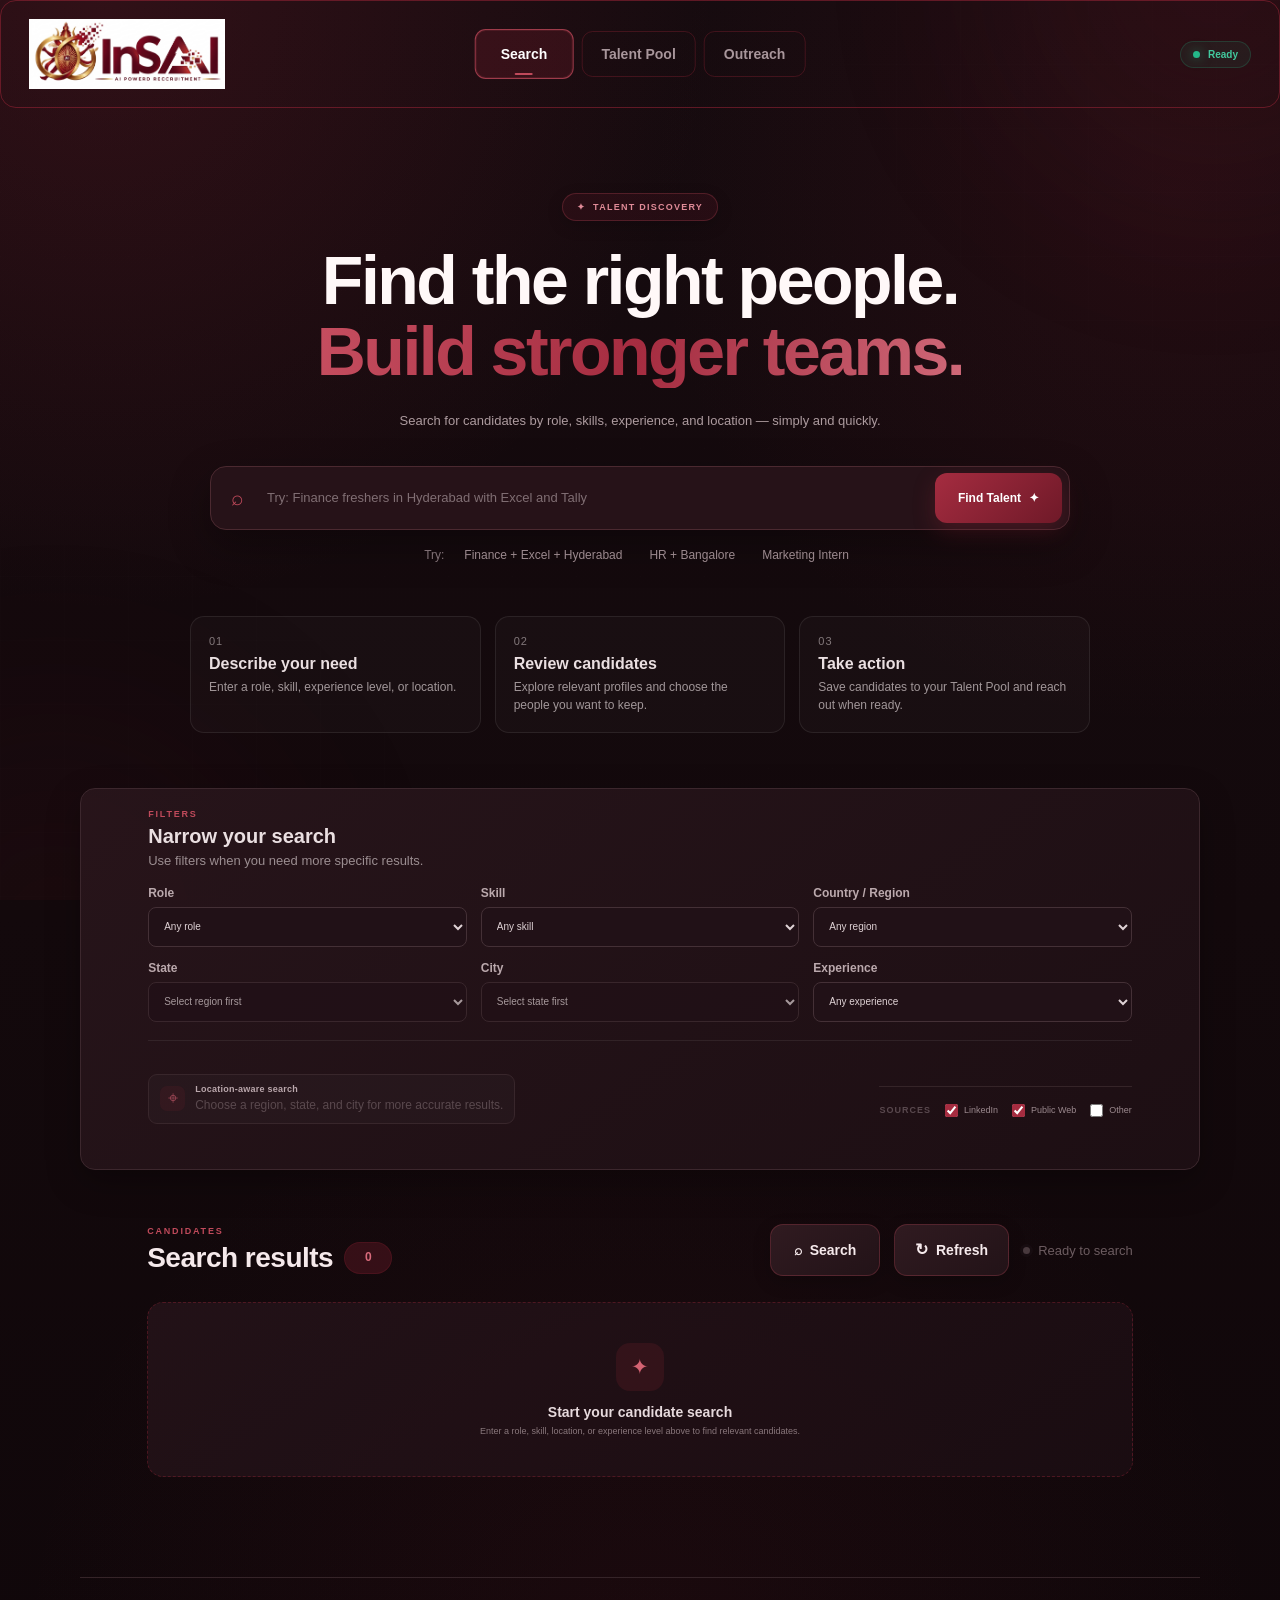
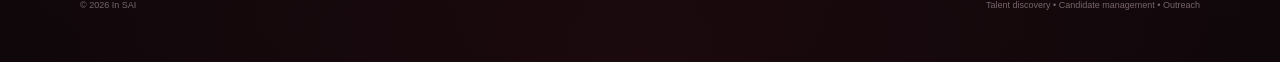
==== commit 5d3c379a: "Update index.html" ====
--- a/index.html
+++ b/index.html
@@ -70,7 +70,15 @@
 
         .navbar .logo {
             min-width: 180px;
-            cursor: default;
+            cursor: pointer;
+            text-decoration: none;
+            display: inline-flex;
+            align-items: center;
+            transition: opacity 0.15s ease;
+        }
+
+        .navbar .logo:hover {
+            opacity: 0.85;
         }
 
         .in-sai-logo {
@@ -176,6 +184,163 @@
             background: transparent;
             font-size: 12px;
             padding: 4px 7px;
+        }
+
+
+        /* =====================================================
+           RECENT SEARCHES
+        ====================================================== */
+
+        .search-history {
+            margin-top: 8px;
+        }
+
+        .search-history button {
+            border: 1px solid rgba(255, 255, 255, 0.12);
+            border-radius: 999px;
+            background: rgba(255, 255, 255, 0.03);
+            font-size: 11px;
+            padding: 5px 11px;
+            cursor: pointer;
+            transition: border-color 0.15s ease, background 0.15s ease;
+        }
+
+        .search-history button:hover {
+            border-color: rgba(255, 255, 255, 0.28);
+            background: rgba(255, 255, 255, 0.06);
+        }
+
+        .search-history span {
+            opacity: 0.55;
+        }
+
+
+        /* =====================================================
+           SKELETON LOADING CARDS
+        ====================================================== */
+
+        .skeleton-card {
+            pointer-events: none;
+        }
+
+        .skeleton-block,
+        .skeleton-line {
+            background: linear-gradient(
+                90deg,
+                rgba(255, 255, 255, 0.05) 25%,
+                rgba(255, 255, 255, 0.10) 37%,
+                rgba(255, 255, 255, 0.05) 63%
+            );
+            background-size: 400% 100%;
+            animation: skeleton-shimmer 1.4s ease infinite;
+            border-radius: 6px;
+        }
+
+        .skeleton-block {
+            width: 44px;
+            height: 44px;
+            border-radius: 50%;
+            flex-shrink: 0;
+        }
+
+        .skeleton-line {
+            height: 11px;
+            margin: 8px 0;
+        }
+
+        .skeleton-line-title {
+            width: 55%;
+            height: 14px;
+        }
+
+        .skeleton-line-wide {
+            width: 90%;
+        }
+
+        .skeleton-line-narrow {
+            width: 40%;
+        }
+
+        .skeleton-line-tag {
+            width: 120px;
+            height: 26px;
+            border-radius: 8px;
+        }
+
+        @keyframes skeleton-shimmer {
+            0% {
+                background-position: 100% 0;
+            }
+            100% {
+                background-position: -100% 0;
+            }
+        }
+
+
+        /* =====================================================
+           TALENT POOL — BULK TOOLBAR
+        ====================================================== */
+
+        .talent-pool-toolbar {
+            display: flex;
+            align-items: center;
+            flex-wrap: wrap;
+            gap: 10px;
+            margin-bottom: 18px;
+            padding: 12px 14px;
+            border-radius: 12px;
+            border: 1px solid rgba(255, 255, 255, 0.08);
+            background: rgba(255, 255, 255, 0.02);
+        }
+
+        .talent-pool-toolbar label {
+            display: flex;
+            align-items: center;
+            gap: 6px;
+            font-size: 12px;
+            opacity: 0.75;
+            cursor: pointer;
+        }
+
+        .talent-pool-toolbar-actions {
+            display: flex;
+            gap: 8px;
+            flex-wrap: wrap;
+            margin-left: auto;
+        }
+
+        .talent-pool-toolbar-actions button {
+            padding: 8px 13px;
+            border-radius: 8px;
+            border: 1px solid rgba(255, 255, 255, 0.12);
+            background: rgba(255, 255, 255, 0.035);
+            font-size: 12px;
+            font-weight: 600;
+            cursor: pointer;
+            transition: background 0.15s ease, border-color 0.15s ease;
+        }
+
+        .talent-pool-toolbar-actions button:hover {
+            background: rgba(255, 255, 255, 0.07);
+            border-color: rgba(255, 255, 255, 0.20);
+        }
+
+        .talent-pool-toolbar-actions button:disabled {
+            opacity: 0.5;
+            cursor: default;
+        }
+
+        .talent-select-checkbox {
+            position: absolute;
+            top: 18px;
+            right: 18px;
+            width: 16px;
+            height: 16px;
+            cursor: pointer;
+        }
+
+        .talent-pool-card {
+            position: relative;
         }
 
 
@@ -779,7 +944,12 @@
 
     <header class="navbar">
 
-        <div class="logo">
+        <a
+            class="logo"
+            href="/"
+            id="logoHome"
+            aria-label="In SAI — reset and go to search"
+        >
 
             <img
                 class="in-sai-logo"
@@ -787,7 +957,7 @@
                 alt="In SAI"
             >
 
-        </div>
+        </a>
 
 
         <nav>
@@ -948,6 +1118,16 @@
                     </button>
 
                 </div>
+
+
+                <!-- =================================================
+                     RECENT SEARCHES
+                ================================================== -->
+
+                <div
+                    id="searchHistory"
+                    class="search-hint search-history hidden"
+                ></div>
 
 
                 <!-- =================================================
@@ -1139,14 +1319,13 @@
 
                     <!-- SKILL -->
 
-                    <div class="filter filter-skills">
+                    <div class="filter">
 
                         <label for="skillFilter">
-                            Skills
-                            <span class="skill-summary" id="skillSummary">No skills selected</span>
+                            Skill
                         </label>
 
-                        <select id="skillFilter" style="display:none;">
+                        <select id="skillFilter">
 
                             <option value="">
                                 Any skill
@@ -1170,47 +1349,6 @@
 
                         </select>
 
-                        <div class="skill-picker">
-
-                            <div class="skill-group">
-
-                                <div class="skill-group-label">
-                                    Technical
-                                </div>
-
-                                <div class="skill-chip-row">
-                                    <button type="button" class="skill-chip" data-skill="Excel">Excel</button>
-                                    <button type="button" class="skill-chip" data-skill="Tally">Tally</button>
-                                    <button type="button" class="skill-chip" data-skill="Power BI">Power BI</button>
-                                    <button type="button" class="skill-chip" data-skill="SQL">SQL</button>
-                                    <button type="button" class="skill-chip" data-skill="Python">Python</button>
-                                    <button type="button" class="skill-chip" data-skill="SAP">SAP</button>
-                                    <button type="button" class="skill-chip" data-skill="Financial Modeling">Financial Modeling</button>
-                                    <button type="button" class="skill-chip" data-skill="Digital Marketing">Digital Marketing</button>
-                                    <button type="button" class="skill-chip" data-skill="Data Analysis">Data Analysis</button>
-                                </div>
-
-                            </div>
-
-                            <div class="skill-group">
-
-                                <div class="skill-group-label">
-                                    Soft skills
-                                </div>
-
-                                <div class="skill-chip-row">
-                                    <button type="button" class="skill-chip" data-skill="Communication">Communication</button>
-                                    <button type="button" class="skill-chip" data-skill="Negotiation">Negotiation</button>
-                                    <button type="button" class="skill-chip" data-skill="Team Leadership">Team Leadership</button>
-                                    <button type="button" class="skill-chip" data-skill="Stakeholder Management">Stakeholder Management</button>
-                                    <button type="button" class="skill-chip" data-skill="Client Handling">Client Handling</button>
-                                    <button type="button" class="skill-chip" data-skill="Problem Solving">Problem Solving</button>
-                                </div>
-
-                            </div>
-
-                        </div>
-
                     </div>
 
 
@@ -1255,46 +1393,6 @@
 
                             <option value="Singapore">
                                 Singapore
-                            </option>
-
-                            <option value="Germany">
-                                Germany
-                            </option>
-
-                            <option value="France">
-                                France
-                            </option>
-
-                            <option value="Netherlands">
-                                Netherlands
-                            </option>
-
-                            <option value="Ireland">
-                                Ireland
-                            </option>
-
-                            <option value="New Zealand">
-                                New Zealand
-                            </option>
-
-                            <option value="Saudi Arabia">
-                                Saudi Arabia
-                            </option>
-
-                            <option value="Qatar">
-                                Qatar
-                            </option>
-
-                            <option value="Malaysia">
-                                Malaysia
-                            </option>
-
-                            <option value="South Africa">
-                                South Africa
-                            </option>
-
-                            <option value="Philippines">
-                                Philippines
                             </option>
 
                         </select>
@@ -1582,41 +1680,6 @@
 
 
                 <!-- =================================================
-                     SEARCH INSIGHTS (charts built from live results)
-                ================================================== -->
-
-                <div
-                    id="insightsPanel"
-                    class="insights-panel hidden"
-                >
-
-                    <div class="insight-card">
-
-                        <div class="insight-title">
-                            Results by source
-                        </div>
-
-                        <svg id="sourceChart" viewBox="0 0 280 100" width="100%" height="100"></svg>
-
-                    </div>
-
-                    <div class="insight-card">
-
-                        <div class="insight-title">
-                            Email availability
-                        </div>
-
-                        <svg id="emailChart" viewBox="0 0 120 120" width="120" height="120"></svg>
-
-                        <div class="insight-legend" id="emailLegend"></div>
-
-                    </div>
-
-                </div>
-
-
-
-                <!-- =================================================
                      RESULTS
                 ================================================== -->
 
@@ -1690,6 +1753,57 @@
                         class="talent-pool-count"
                     >
                         0 Candidates
+                    </div>
+
+                </div>
+
+
+                <!-- =================================================
+                     BULK TOOLBAR
+                ================================================== -->
+
+                <div class="talent-pool-toolbar">
+
+                    <label>
+                        <input
+                            type="checkbox"
+                            id="talentSelectAll"
+                        >
+                        Select all
+                    </label>
+
+                    <span
+                        id="talentSelectedCount"
+                        style="font-size:12px; opacity:0.6;"
+                    >
+                        0 selected
+                    </span>
+
+                    <div class="talent-pool-toolbar-actions">
+
+                        <button
+                            type="button"
+                            id="exportTalentPoolCsv"
+                        >
+                            ⤓ Export CSV
+                        </button>
+
+                        <button
+                            type="button"
+                            id="bulkOutreachSelected"
+                            disabled
+                        >
+                            ✦ Generate Outreach for Selected
+                        </button>
+
+                        <button
+                            type="button"
+                            id="removeSelectedTalentPool"
+                            disabled
+                        >
+                            Remove Selected
+                        </button>
+
                     </div>
 
                 </div>
@@ -2150,6 +2264,9 @@
                TALENT POOL
             ================================================== */
 
+            let currentTalentPoolCandidates = [];
+
+
             async function loadTalentPool() {
 
                 const container =
@@ -2182,6 +2299,12 @@
                         await response.json();
 
 
+                    currentTalentPoolCandidates =
+                        Array.isArray(candidates)
+                            ? candidates
+                            : [];
+
+
                     count.textContent =
                         `${candidates.length} Candidate${candidates.length === 1 ? "" : "s"}`;
 
@@ -2209,6 +2332,8 @@
 
                         `;
 
+                        updateTalentToolbarState();
+
                         return;
 
                     }
@@ -2220,6 +2345,12 @@
                             return `
 
                                 <div class="talent-pool-card">
+
+                                    <input
+                                        type="checkbox"
+                                        class="talent-select-checkbox"
+                                        data-id="${escapeAttribute(candidate.id)}"
+                                    >
 
                                     <h3>
                                         ${escapeTalentPoolText(
@@ -2324,6 +2455,9 @@
                         }).join("");
 
 
+                    updateTalentToolbarState();
+
+
                 } catch (error) {
 
                     console.error(
@@ -2353,8 +2487,324 @@
 
                     `;
 
+                    currentTalentPoolCandidates = [];
+
+                    updateTalentToolbarState();
+
                 }
 
+            }
+
+
+
+            /* =================================================
+               BULK TOOLBAR
+            ================================================== */
+
+            function getSelectedTalentCheckboxes() {
+
+                return Array.from(
+                    document.querySelectorAll(
+                        ".talent-select-checkbox"
+                    )
+                );
+            }
+
+            function getSelectedTalentIds() {
+
+                return getSelectedTalentCheckboxes()
+                    .filter(checkbox => checkbox.checked)
+                    .map(checkbox => checkbox.dataset.id);
+            }
+
+            function updateTalentToolbarState() {
+
+                const selectedCount =
+                    document.getElementById(
+                        "talentSelectedCount"
+                    );
+
+                const removeButton =
+                    document.getElementById(
+                        "removeSelectedTalentPool"
+                    );
+
+                const outreachButton =
+                    document.getElementById(
+                        "bulkOutreachSelected"
+                    );
+
+                const selectAll =
+                    document.getElementById(
+                        "talentSelectAll"
+                    );
+
+                const selected =
+                    getSelectedTalentIds();
+
+                const checkboxes =
+                    getSelectedTalentCheckboxes();
+
+
+                if (selectedCount) {
+
+                    selectedCount.textContent =
+                        `${selected.length} selected`;
+                }
+
+
+                if (removeButton) {
+                    removeButton.disabled = selected.length === 0;
+                }
+
+                if (outreachButton) {
+                    outreachButton.disabled = selected.length === 0;
+                }
+
+
+                if (selectAll) {
+
+                    selectAll.checked =
+                        checkboxes.length > 0 &&
+                        selected.length === checkboxes.length;
+
+                    selectAll.indeterminate =
+                        selected.length > 0 &&
+                        selected.length < checkboxes.length;
+                }
+
+
+                checkboxes.forEach(checkbox => {
+
+                    if (checkbox.dataset.wired) {
+                        return;
+                    }
+
+                    checkbox.dataset.wired = "true";
+
+                    checkbox.addEventListener(
+                        "change",
+                        updateTalentToolbarState
+                    );
+                });
+            }
+
+
+            const talentSelectAll =
+                document.getElementById(
+                    "talentSelectAll"
+                );
+
+            if (talentSelectAll) {
+
+                talentSelectAll.addEventListener(
+                    "change",
+                    () => {
+
+                        getSelectedTalentCheckboxes().forEach(
+                            checkbox => {
+
+                                checkbox.checked =
+                                    talentSelectAll.checked;
+                            }
+                        );
+
+                        updateTalentToolbarState();
+                    }
+                );
+            }
+
+
+            const exportCsvButton =
+                document.getElementById(
+                    "exportTalentPoolCsv"
+                );
+
+            if (exportCsvButton) {
+
+                exportCsvButton.addEventListener(
+                    "click",
+                    exportTalentPoolToCsv
+                );
+            }
+
+
+            function exportTalentPoolToCsv() {
+
+                if (!currentTalentPoolCandidates.length) {
+
+                    alert(
+                        "Your Talent Pool is empty — nothing to export."
+                    );
+
+                    return;
+                }
+
+
+                const columns = [
+                    "name",
+                    "current_role",
+                    "company",
+                    "location",
+                    "skills",
+                    "experience",
+                    "email",
+                    "linkedin_url",
+                    "status"
+                ];
+
+
+                const csvEscape = value => {
+
+                    const text =
+                        value === null || value === undefined
+                            ? ""
+                            : String(value);
+
+                    if (/[",\n]/.test(text)) {
+
+                        return `"${text.replace(/"/g, '""')}"`;
+                    }
+
+                    return text;
+                };
+
+
+                const rows = [
+                    columns.join(","),
+                    ...currentTalentPoolCandidates.map(candidate =>
+                        columns
+                            .map(column => csvEscape(candidate[column]))
+                            .join(",")
+                    )
+                ];
+
+
+                const csvContent =
+                    rows.join("\n");
+
+
+                const blob =
+                    new Blob(
+                        [csvContent],
+                        { type: "text/csv;charset=utf-8;" }
+                    );
+
+
+                const url =
+                    URL.createObjectURL(blob);
+
+
+                const link =
+                    document.createElement("a");
+
+                link.href = url;
+
+                link.download =
+                    `in-sai-talent-pool-${new Date().toISOString().slice(0, 10)}.csv`;
+
+                document.body.appendChild(link);
+
+                link.click();
+
+                document.body.removeChild(link);
+
+                URL.revokeObjectURL(url);
+            }
+
+
+            const removeSelectedButton =
+                document.getElementById(
+                    "removeSelectedTalentPool"
+                );
+
+            if (removeSelectedButton) {
+
+                removeSelectedButton.addEventListener(
+                    "click",
+                    async () => {
+
+                        const ids =
+                            getSelectedTalentIds();
+
+                        if (!ids.length) {
+                            return;
+                        }
+
+                        const confirmed =
+                            confirm(
+                                `Remove ${ids.length} candidate${ids.length === 1 ? "" : "s"} from your Talent Pool?`
+                            );
+
+                        if (!confirmed) {
+                            return;
+                        }
+
+                        removeSelectedButton.disabled = true;
+
+                        removeSelectedButton.textContent =
+                            "Removing...";
+
+                        for (const id of ids) {
+
+                            try {
+
+                                await fetch(
+                                    `${API_BASE_URL}/candidates/${id}`,
+                                    { method: "DELETE" }
+                                );
+
+                            } catch (error) {
+
+                                console.error(
+                                    "Bulk remove error:",
+                                    error
+                                );
+                            }
+                        }
+
+                        removeSelectedButton.textContent =
+                            "Remove Selected";
+
+                        await loadTalentPool();
+                    }
+                );
+            }
+
+
+            const bulkOutreachButton =
+                document.getElementById(
+                    "bulkOutreachSelected"
+                );
+
+            if (bulkOutreachButton) {
+
+                bulkOutreachButton.addEventListener(
+                    "click",
+                    () => {
+
+                        const ids =
+                            getSelectedTalentIds();
+
+                        if (!ids.length) {
+                            return;
+                        }
+
+                        localStorage.setItem(
+                            "insai_bulk_outreach_queue",
+                            JSON.stringify(ids)
+                        );
+
+                        const outreachNavLink =
+                            document.getElementById(
+                                "outreachNav"
+                            );
+
+                        if (outreachNavLink) {
+                            outreachNavLink.click();
+                        }
+                    }
+                );
             }
 
 
--- a/style.css
+++ b/style.css
@@ -1701,6 +1701,115 @@
 
 
 /* =========================================================
+   SEARCH INSIGHTS (charts built from live results)
+========================================================= */
+
+.insights-panel {
+    display:
+        grid;
+
+    grid-template-columns:
+        1.4fr 1fr;
+
+    gap:
+        16px;
+
+    margin-bottom:
+        22px;
+}
+
+@media (max-width: 850px) {
+
+    .insights-panel {
+        grid-template-columns:
+            1fr;
+    }
+}
+
+.insight-card {
+    padding:
+        18px 20px;
+
+    border:
+        1px solid #3c272d;
+
+    border-radius:
+        13px;
+
+    background:
+        #241419;
+
+    box-shadow:
+        var(--shadow-sm);
+}
+
+.insight-title {
+    color:
+        #bba9ad;
+
+    font-size:
+        10px;
+
+    font-weight:
+        750;
+
+    letter-spacing:
+        0.4px;
+
+    text-transform:
+        uppercase;
+
+    margin-bottom:
+        10px;
+}
+
+.insight-legend {
+    display:
+        flex;
+
+    justify-content:
+        center;
+
+    gap:
+        12px;
+
+    margin-top:
+        10px;
+
+    font-size:
+        9px;
+
+    color:
+        #9c898e;
+}
+
+.insight-legend span {
+    display:
+        inline-flex;
+
+    align-items:
+        center;
+
+    gap:
+        5px;
+}
+
+.insight-legend i {
+    display:
+        inline-block;
+
+    width:
+        8px;
+
+    height:
+        8px;
+
+    border-radius:
+        50%;
+}
+
+
+/* =========================================================
    LOCATION NOTE
 ========================================================= */
 
@@ -4555,31 +4664,6 @@
     }
 }
 
-/* =========================================================
-   FINAL CURSOR RULE
-   Keep the existing UI colours and JavaScript behaviour.
-   Hide the mouse cursor everywhere except editable text fields.
-========================================================= */
-
-html,
-body,
-body *,
-button,
-a,
-select,
-label,
-.card,
-.navbar,
-.navbar nav a {
-    cursor: none !important;
-}
-
-input,
-textarea,
-[contenteditable="true"],
-[contenteditable=""] {
-    cursor: text !important;
-}
 /* =========================================================
    IN SAI AI RECRUITER
    FINAL UI FIX
@@ -4628,6 +4712,14 @@
     cursor: pointer !important;
 }
 
+/* Explicit: Search / Talent Pool / Outreach tabs must always show a pointer */
+.navbar nav a,
+#searchNav,
+#talentPoolNav,
+#outreachNav {
+    cursor: pointer !important;
+}
+
 
 /* =========================================================
    2. REMOVE ARTIFICIAL / BLINKING CARETS
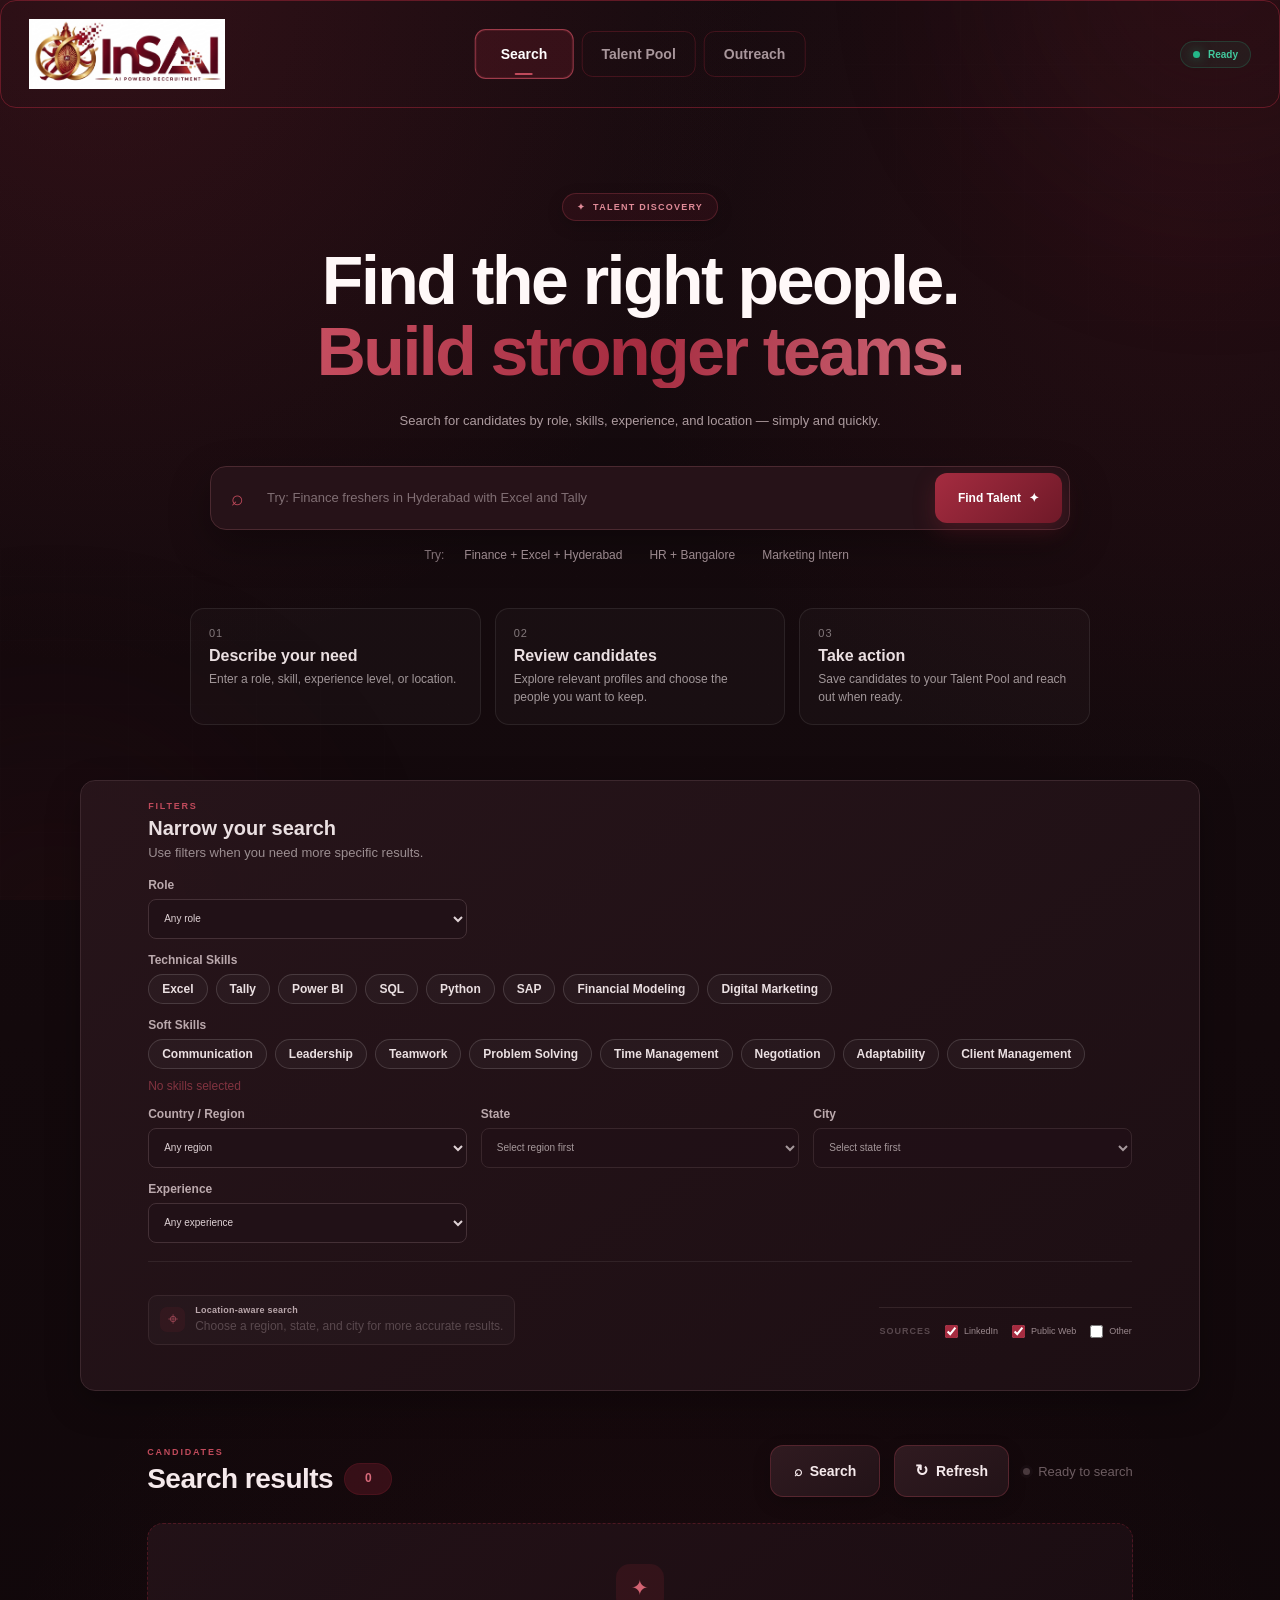
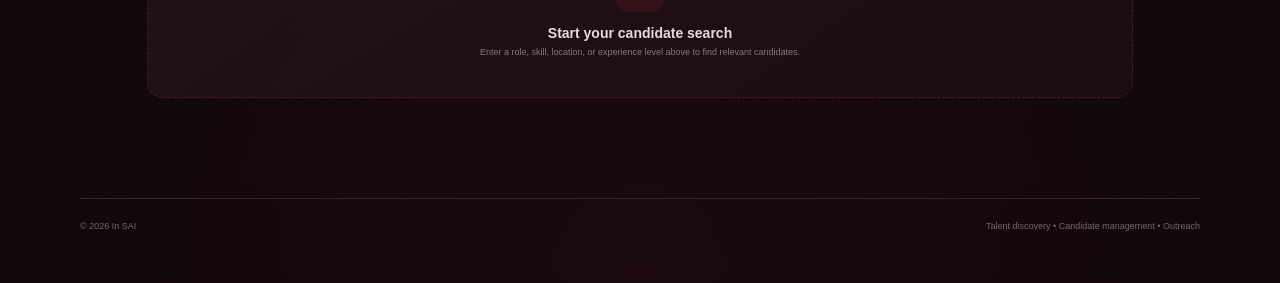
==== commit febcaa4f: "Update index.html" ====
--- a/index.html
+++ b/index.html
@@ -70,15 +70,7 @@
 
         .navbar .logo {
             min-width: 180px;
-            cursor: pointer;
-            text-decoration: none;
-            display: inline-flex;
-            align-items: center;
-            transition: opacity 0.15s ease;
-        }
-
-        .navbar .logo:hover {
-            opacity: 0.85;
+            cursor: default;
         }
 
         .in-sai-logo {
@@ -188,163 +180,6 @@
 
 
         /* =====================================================
-           RECENT SEARCHES
-        ====================================================== */
-
-        .search-history {
-            margin-top: 8px;
-        }
-
-        .search-history button {
-            border: 1px solid rgba(255, 255, 255, 0.12);
-            border-radius: 999px;
-            background: rgba(255, 255, 255, 0.03);
-            font-size: 11px;
-            padding: 5px 11px;
-            cursor: pointer;
-            transition: border-color 0.15s ease, background 0.15s ease;
-        }
-
-        .search-history button:hover {
-            border-color: rgba(255, 255, 255, 0.28);
-            background: rgba(255, 255, 255, 0.06);
-        }
-
-        .search-history span {
-            opacity: 0.55;
-        }
-
-
-        /* =====================================================
-           SKELETON LOADING CARDS
-        ====================================================== */
-
-        .skeleton-card {
-            pointer-events: none;
-        }
-
-        .skeleton-block,
-        .skeleton-line {
-            background: linear-gradient(
-                90deg,
-                rgba(255, 255, 255, 0.05) 25%,
-                rgba(255, 255, 255, 0.10) 37%,
-                rgba(255, 255, 255, 0.05) 63%
-            );
-            background-size: 400% 100%;
-            animation: skeleton-shimmer 1.4s ease infinite;
-            border-radius: 6px;
-        }
-
-        .skeleton-block {
-            width: 44px;
-            height: 44px;
-            border-radius: 50%;
-            flex-shrink: 0;
-        }
-
-        .skeleton-line {
-            height: 11px;
-            margin: 8px 0;
-        }
-
-        .skeleton-line-title {
-            width: 55%;
-            height: 14px;
-        }
-
-        .skeleton-line-wide {
-            width: 90%;
-        }
-
-        .skeleton-line-narrow {
-            width: 40%;
-        }
-
-        .skeleton-line-tag {
-            width: 120px;
-            height: 26px;
-            border-radius: 8px;
-        }
-
-        @keyframes skeleton-shimmer {
-            0% {
-                background-position: 100% 0;
-            }
-            100% {
-                background-position: -100% 0;
-            }
-        }
-
-
-        /* =====================================================
-           TALENT POOL — BULK TOOLBAR
-        ====================================================== */
-
-        .talent-pool-toolbar {
-            display: flex;
-            align-items: center;
-            flex-wrap: wrap;
-            gap: 10px;
-            margin-bottom: 18px;
-            padding: 12px 14px;
-            border-radius: 12px;
-            border: 1px solid rgba(255, 255, 255, 0.08);
-            background: rgba(255, 255, 255, 0.02);
-        }
-
-        .talent-pool-toolbar label {
-            display: flex;
-            align-items: center;
-            gap: 6px;
-            font-size: 12px;
-            opacity: 0.75;
-            cursor: pointer;
-        }
-
-        .talent-pool-toolbar-actions {
-            display: flex;
-            gap: 8px;
-            flex-wrap: wrap;
-            margin-left: auto;
-        }
-
-        .talent-pool-toolbar-actions button {
-            padding: 8px 13px;
-            border-radius: 8px;
-            border: 1px solid rgba(255, 255, 255, 0.12);
-            background: rgba(255, 255, 255, 0.035);
-            font-size: 12px;
-            font-weight: 600;
-            cursor: pointer;
-            transition: background 0.15s ease, border-color 0.15s ease;
-        }
-
-        .talent-pool-toolbar-actions button:hover {
-            background: rgba(255, 255, 255, 0.07);
-            border-color: rgba(255, 255, 255, 0.20);
-        }
-
-        .talent-pool-toolbar-actions button:disabled {
-            opacity: 0.5;
-            cursor: default;
-        }
-
-        .talent-select-checkbox {
-            position: absolute;
-            top: 18px;
-            right: 18px;
-            width: 16px;
-            height: 16px;
-            cursor: pointer;
-        }
-
-        .talent-pool-card {
-            position: relative;
-        }
-
-
-        /* =====================================================
            SIMPLE SEARCH GUIDE
         ====================================================== */
 
@@ -439,6 +274,52 @@
             width: 100%;
             box-sizing: border-box;
             cursor: pointer;
+        }
+
+
+        /* =====================================================
+           SKILL CHIPS (Technical + Soft)
+        ====================================================== */
+
+        .skill-filter-block {
+            grid-column: 1 / -1;
+        }
+
+        .skill-chip-group {
+            display: flex;
+            flex-wrap: wrap;
+            gap: 8px;
+        }
+
+        .skill-chip {
+            font-family: inherit;
+            font-size: 12px;
+            padding: 7px 13px;
+            border-radius: 999px;
+            border: 1px solid rgba(255, 255, 255, 0.14);
+            background: rgba(255, 255, 255, 0.03);
+            color: inherit;
+            cursor: pointer;
+            transition:
+                background 0.15s ease,
+                border-color 0.15s ease,
+                transform 0.15s ease;
+        }
+
+        .skill-chip:hover {
+            border-color: rgba(255, 255, 255, 0.28);
+            transform: translateY(-1px);
+        }
+
+        .skill-chip.selected {
+            background: rgba(255, 255, 255, 0.16);
+            border-color: rgba(255, 255, 255, 0.4);
+        }
+
+        .skill-summary {
+            margin-top: 10px;
+            font-size: 12px;
+            opacity: 0.6;
         }
 
 
@@ -944,12 +825,7 @@
 
     <header class="navbar">
 
-        <a
-            class="logo"
-            href="/"
-            id="logoHome"
-            aria-label="In SAI — reset and go to search"
-        >
+        <div class="logo">
 
             <img
                 class="in-sai-logo"
@@ -957,7 +833,7 @@
                 alt="In SAI"
             >
 
-        </a>
+        </div>
 
 
         <nav>
@@ -1118,16 +994,6 @@
                     </button>
 
                 </div>
-
-
-                <!-- =================================================
-                     RECENT SEARCHES
-                ================================================== -->
-
-                <div
-                    id="searchHistory"
-                    class="search-hint search-history hidden"
-                ></div>
 
 
                 <!-- =================================================
@@ -1317,37 +1183,52 @@
 
 
 
-                    <!-- SKILL -->
-
-                    <div class="filter">
-
-                        <label for="skillFilter">
-                            Skill
+                    <!-- SKILLS -->
+
+                    <div class="filter skill-filter-block">
+
+                        <label>
+                            Technical Skills
                         </label>
 
-                        <select id="skillFilter">
-
-                            <option value="">
-                                Any skill
-                            </option>
-
-                            <option>Excel</option>
-
-                            <option>Tally</option>
-
-                            <option>Power BI</option>
-
-                            <option>SQL</option>
-
-                            <option>Python</option>
-
-                            <option>SAP</option>
-
-                            <option>Financial Modeling</option>
-
-                            <option>Digital Marketing</option>
-
-                        </select>
+                        <div class="skill-chip-group" id="technicalSkillChips">
+
+                            <button type="button" class="skill-chip" data-skill-category="technical" data-skill="Excel">Excel</button>
+                            <button type="button" class="skill-chip" data-skill-category="technical" data-skill="Tally">Tally</button>
+                            <button type="button" class="skill-chip" data-skill-category="technical" data-skill="Power BI">Power BI</button>
+                            <button type="button" class="skill-chip" data-skill-category="technical" data-skill="SQL">SQL</button>
+                            <button type="button" class="skill-chip" data-skill-category="technical" data-skill="Python">Python</button>
+                            <button type="button" class="skill-chip" data-skill-category="technical" data-skill="SAP">SAP</button>
+                            <button type="button" class="skill-chip" data-skill-category="technical" data-skill="Financial Modeling">Financial Modeling</button>
+                            <button type="button" class="skill-chip" data-skill-category="technical" data-skill="Digital Marketing">Digital Marketing</button>
+
+                        </div>
+
+                    </div>
+
+
+                    <div class="filter skill-filter-block">
+
+                        <label>
+                            Soft Skills
+                        </label>
+
+                        <div class="skill-chip-group" id="softSkillChips">
+
+                            <button type="button" class="skill-chip" data-skill-category="soft" data-skill="Communication">Communication</button>
+                            <button type="button" class="skill-chip" data-skill-category="soft" data-skill="Leadership">Leadership</button>
+                            <button type="button" class="skill-chip" data-skill-category="soft" data-skill="Teamwork">Teamwork</button>
+                            <button type="button" class="skill-chip" data-skill-category="soft" data-skill="Problem Solving">Problem Solving</button>
+                            <button type="button" class="skill-chip" data-skill-category="soft" data-skill="Time Management">Time Management</button>
+                            <button type="button" class="skill-chip" data-skill-category="soft" data-skill="Negotiation">Negotiation</button>
+                            <button type="button" class="skill-chip" data-skill-category="soft" data-skill="Adaptability">Adaptability</button>
+                            <button type="button" class="skill-chip" data-skill-category="soft" data-skill="Client Management">Client Management</button>
+
+                        </div>
+
+                        <div id="skillSummary" class="skill-summary">
+                            No skills selected
+                        </div>
 
                     </div>
 
@@ -1665,11 +1546,11 @@
 
                     <div>
 
-                        <strong id="loadingTitle">
+                        <strong>
                             Searching...
                         </strong>
 
-                        <p id="loadingSubtitle">
+                        <p>
                             Finding relevant candidate profiles.
                         </p>
 
@@ -1753,57 +1634,6 @@
                         class="talent-pool-count"
                     >
                         0 Candidates
-                    </div>
-
-                </div>
-
-
-                <!-- =================================================
-                     BULK TOOLBAR
-                ================================================== -->
-
-                <div class="talent-pool-toolbar">
-
-                    <label>
-                        <input
-                            type="checkbox"
-                            id="talentSelectAll"
-                        >
-                        Select all
-                    </label>
-
-                    <span
-                        id="talentSelectedCount"
-                        style="font-size:12px; opacity:0.6;"
-                    >
-                        0 selected
-                    </span>
-
-                    <div class="talent-pool-toolbar-actions">
-
-                        <button
-                            type="button"
-                            id="exportTalentPoolCsv"
-                        >
-                            ⤓ Export CSV
-                        </button>
-
-                        <button
-                            type="button"
-                            id="bulkOutreachSelected"
-                            disabled
-                        >
-                            ✦ Generate Outreach for Selected
-                        </button>
-
-                        <button
-                            type="button"
-                            id="removeSelectedTalentPool"
-                            disabled
-                        >
-                            Remove Selected
-                        </button>
-
                     </div>
 
                 </div>
@@ -2264,9 +2094,6 @@
                TALENT POOL
             ================================================== */
 
-            let currentTalentPoolCandidates = [];
-
-
             async function loadTalentPool() {
 
                 const container =
@@ -2299,12 +2126,6 @@
                         await response.json();
 
 
-                    currentTalentPoolCandidates =
-                        Array.isArray(candidates)
-                            ? candidates
-                            : [];
-
-
                     count.textContent =
                         `${candidates.length} Candidate${candidates.length === 1 ? "" : "s"}`;
 
@@ -2332,8 +2153,6 @@
 
                         `;
 
-                        updateTalentToolbarState();
-
                         return;
 
                     }
@@ -2345,12 +2164,6 @@
                             return `
 
                                 <div class="talent-pool-card">
-
-                                    <input
-                                        type="checkbox"
-                                        class="talent-select-checkbox"
-                                        data-id="${escapeAttribute(candidate.id)}"
-                                    >
 
                                     <h3>
                                         ${escapeTalentPoolText(
@@ -2455,9 +2268,6 @@
                         }).join("");
 
 
-                    updateTalentToolbarState();
-
-
                 } catch (error) {
 
                     console.error(
@@ -2487,324 +2297,8 @@
 
                     `;
 
-                    currentTalentPoolCandidates = [];
-
-                    updateTalentToolbarState();
-
                 }
 
-            }
-
-
-
-            /* =================================================
-               BULK TOOLBAR
-            ================================================== */
-
-            function getSelectedTalentCheckboxes() {
-
-                return Array.from(
-                    document.querySelectorAll(
-                        ".talent-select-checkbox"
-                    )
-                );
-            }
-
-            function getSelectedTalentIds() {
-
-                return getSelectedTalentCheckboxes()
-                    .filter(checkbox => checkbox.checked)
-                    .map(checkbox => checkbox.dataset.id);
-            }
-
-            function updateTalentToolbarState() {
-
-                const selectedCount =
-                    document.getElementById(
-                        "talentSelectedCount"
-                    );
-
-                const removeButton =
-                    document.getElementById(
-                        "removeSelectedTalentPool"
-                    );
-
-                const outreachButton =
-                    document.getElementById(
-                        "bulkOutreachSelected"
-                    );
-
-                const selectAll =
-                    document.getElementById(
-                        "talentSelectAll"
-                    );
-
-                const selected =
-                    getSelectedTalentIds();
-
-                const checkboxes =
-                    getSelectedTalentCheckboxes();
-
-
-                if (selectedCount) {
-
-                    selectedCount.textContent =
-                        `${selected.length} selected`;
-                }
-
-
-                if (removeButton) {
-                    removeButton.disabled = selected.length === 0;
-                }
-
-                if (outreachButton) {
-                    outreachButton.disabled = selected.length === 0;
-                }
-
-
-                if (selectAll) {
-
-                    selectAll.checked =
-                        checkboxes.length > 0 &&
-                        selected.length === checkboxes.length;
-
-                    selectAll.indeterminate =
-                        selected.length > 0 &&
-                        selected.length < checkboxes.length;
-                }
-
-
-                checkboxes.forEach(checkbox => {
-
-                    if (checkbox.dataset.wired) {
-                        return;
-                    }
-
-                    checkbox.dataset.wired = "true";
-
-                    checkbox.addEventListener(
-                        "change",
-                        updateTalentToolbarState
-                    );
-                });
-            }
-
-
-            const talentSelectAll =
-                document.getElementById(
-                    "talentSelectAll"
-                );
-
-            if (talentSelectAll) {
-
-                talentSelectAll.addEventListener(
-                    "change",
-                    () => {
-
-                        getSelectedTalentCheckboxes().forEach(
-                            checkbox => {
-
-                                checkbox.checked =
-                                    talentSelectAll.checked;
-                            }
-                        );
-
-                        updateTalentToolbarState();
-                    }
-                );
-            }
-
-
-            const exportCsvButton =
-                document.getElementById(
-                    "exportTalentPoolCsv"
-                );
-
-            if (exportCsvButton) {
-
-                exportCsvButton.addEventListener(
-                    "click",
-                    exportTalentPoolToCsv
-                );
-            }
-
-
-            function exportTalentPoolToCsv() {
-
-                if (!currentTalentPoolCandidates.length) {
-
-                    alert(
-                        "Your Talent Pool is empty — nothing to export."
-                    );
-
-                    return;
-                }
-
-
-                const columns = [
-                    "name",
-                    "current_role",
-                    "company",
-                    "location",
-                    "skills",
-                    "experience",
-                    "email",
-                    "linkedin_url",
-                    "status"
-                ];
-
-
-                const csvEscape = value => {
-
-                    const text =
-                        value === null || value === undefined
-                            ? ""
-                            : String(value);
-
-                    if (/[",\n]/.test(text)) {
-
-                        return `"${text.replace(/"/g, '""')}"`;
-                    }
-
-                    return text;
-                };
-
-
-                const rows = [
-                    columns.join(","),
-                    ...currentTalentPoolCandidates.map(candidate =>
-                        columns
-                            .map(column => csvEscape(candidate[column]))
-                            .join(",")
-                    )
-                ];
-
-
-                const csvContent =
-                    rows.join("\n");
-
-
-                const blob =
-                    new Blob(
-                        [csvContent],
-                        { type: "text/csv;charset=utf-8;" }
-                    );
-
-
-                const url =
-                    URL.createObjectURL(blob);
-
-
-                const link =
-                    document.createElement("a");
-
-                link.href = url;
-
-                link.download =
-                    `in-sai-talent-pool-${new Date().toISOString().slice(0, 10)}.csv`;
-
-                document.body.appendChild(link);
-
-                link.click();
-
-                document.body.removeChild(link);
-
-                URL.revokeObjectURL(url);
-            }
-
-
-            const removeSelectedButton =
-                document.getElementById(
-                    "removeSelectedTalentPool"
-                );
-
-            if (removeSelectedButton) {
-
-                removeSelectedButton.addEventListener(
-                    "click",
-                    async () => {
-
-                        const ids =
-                            getSelectedTalentIds();
-
-                        if (!ids.length) {
-                            return;
-                        }
-
-                        const confirmed =
-                            confirm(
-                                `Remove ${ids.length} candidate${ids.length === 1 ? "" : "s"} from your Talent Pool?`
-                            );
-
-                        if (!confirmed) {
-                            return;
-                        }
-
-                        removeSelectedButton.disabled = true;
-
-                        removeSelectedButton.textContent =
-                            "Removing...";
-
-                        for (const id of ids) {
-
-                            try {
-
-                                await fetch(
-                                    `${API_BASE_URL}/candidates/${id}`,
-                                    { method: "DELETE" }
-                                );
-
-                            } catch (error) {
-
-                                console.error(
-                                    "Bulk remove error:",
-                                    error
-                                );
-                            }
-                        }
-
-                        removeSelectedButton.textContent =
-                            "Remove Selected";
-
-                        await loadTalentPool();
-                    }
-                );
-            }
-
-
-            const bulkOutreachButton =
-                document.getElementById(
-                    "bulkOutreachSelected"
-                );
-
-            if (bulkOutreachButton) {
-
-                bulkOutreachButton.addEventListener(
-                    "click",
-                    () => {
-
-                        const ids =
-                            getSelectedTalentIds();
-
-                        if (!ids.length) {
-                            return;
-                        }
-
-                        localStorage.setItem(
-                            "insai_bulk_outreach_queue",
-                            JSON.stringify(ids)
-                        );
-
-                        const outreachNavLink =
-                            document.getElementById(
-                                "outreachNav"
-                            );
-
-                        if (outreachNavLink) {
-                            outreachNavLink.click();
-                        }
-                    }
-                );
             }
 
 
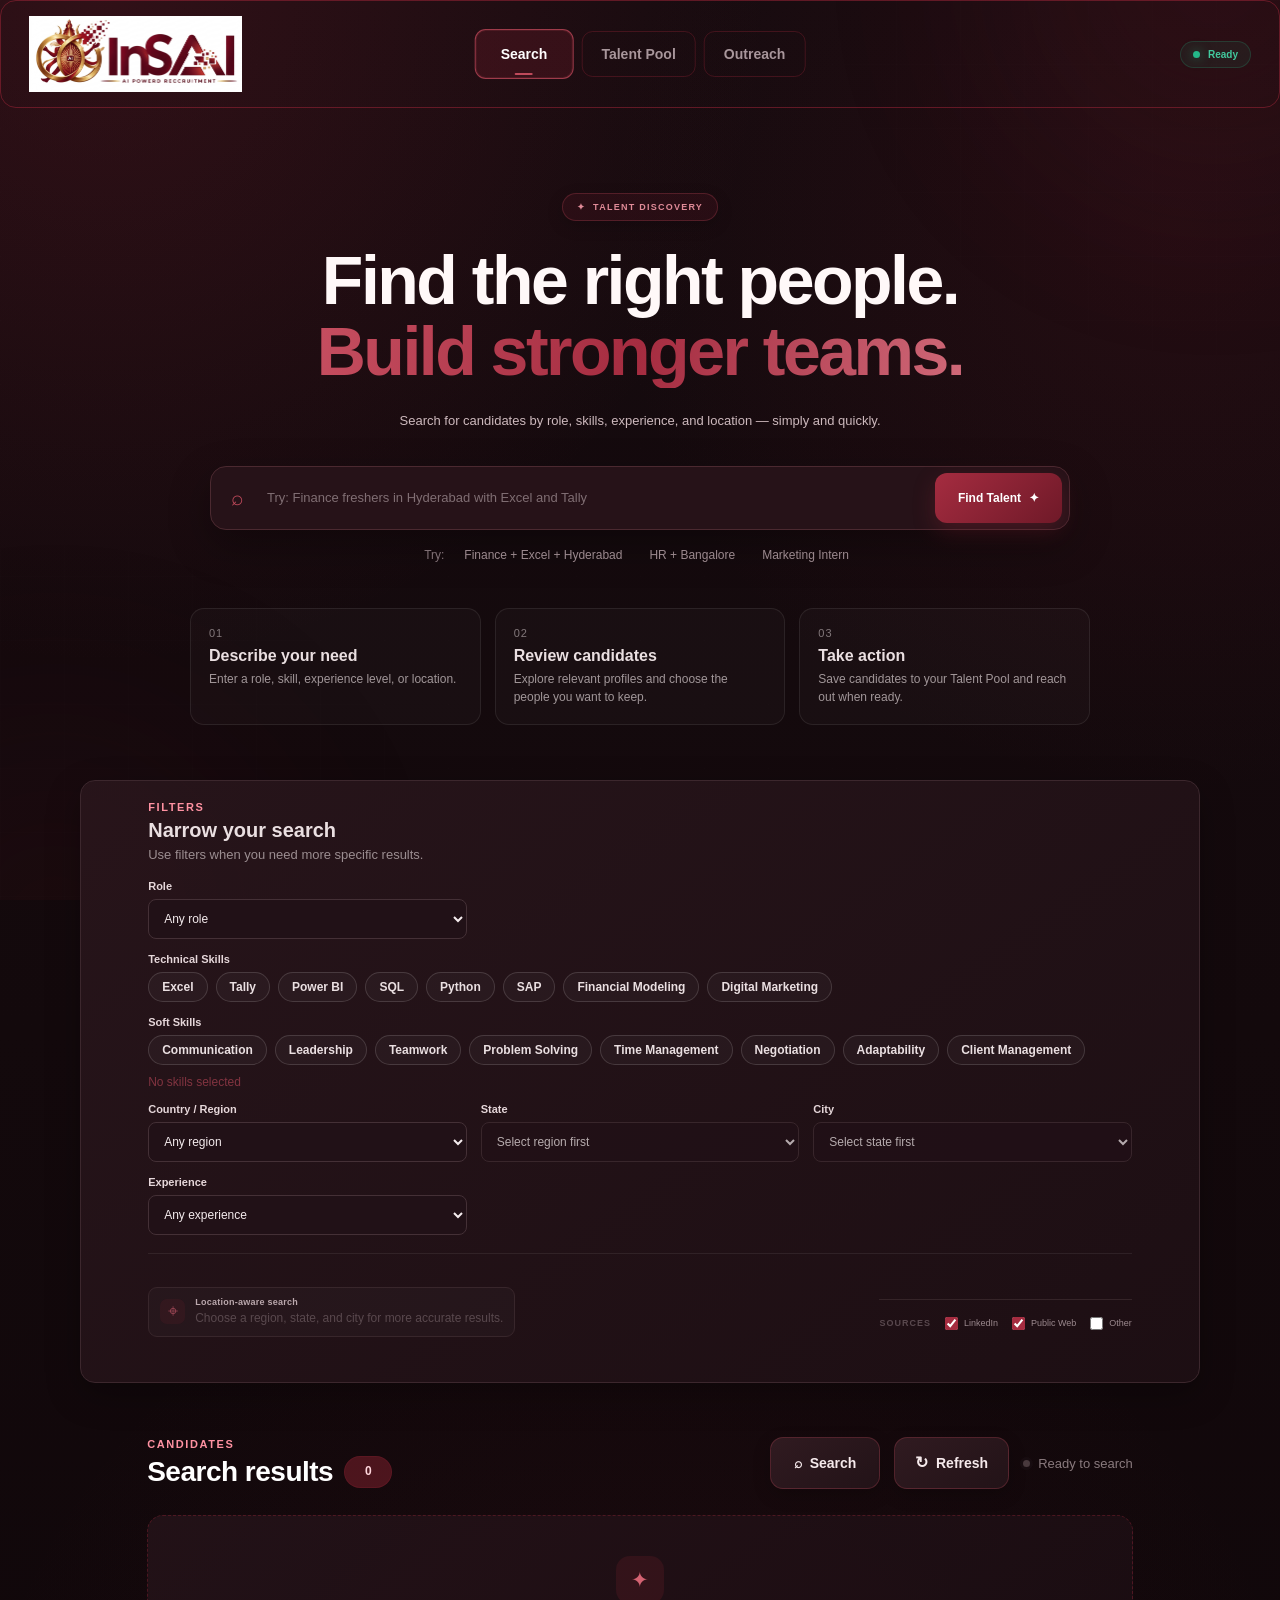
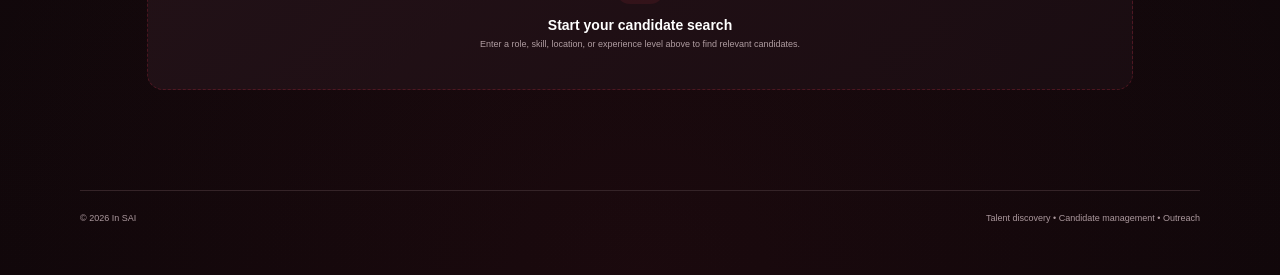
==== commit 0524b3c5: "Update fmt.Println output from 'Hello' to 'Goodbye'" ====
--- a/index.html
+++ b/index.html
@@ -10,7 +10,22 @@
         content="width=device-width, initial-scale=1.0"
     >
 
-    <title>In SAI | Talent Discovery</title>
+    <title>IN SAI AI RECRUITER | Talent Discovery</title>
+
+    <!-- =====================================================
+         WEBSITE FAVICON / BRAND ICON
+         ===================================================== -->
+
+    <link
+        rel="icon"
+        type="image/png"
+        href="https://in-sai.vercel.app/in-sai-logo.png"
+    >
+
+    <link
+        rel="apple-touch-icon"
+        href="https://in-sai.vercel.app/in-sai-logo.png"
+    >
 
     <link
         rel="stylesheet"
@@ -825,7 +840,7 @@
 
     <header class="navbar">
 
-        <div class="logo">
+        <div class="logo" id="logoHome" title="Refresh In SAI" role="button" tabindex="0" style="cursor:pointer;">
 
             <img
                 class="in-sai-logo"
@@ -848,7 +863,7 @@
 
 
             <a
-                href="#"
+                href="/talent-pool.html"
                 id="talentPoolNav"
             >
                 Talent Pool
@@ -856,7 +871,7 @@
 
 
             <a
-                href="#"
+                href="/outreach.html"
                 id="outreachNav"
             >
                 Outreach
@@ -1276,6 +1291,46 @@
                                 Singapore
                             </option>
 
+                            <option value="Germany">
+                                Germany
+                            </option>
+
+                            <option value="France">
+                                France
+                            </option>
+
+                            <option value="Netherlands">
+                                Netherlands
+                            </option>
+
+                            <option value="Ireland">
+                                Ireland
+                            </option>
+
+                            <option value="New Zealand">
+                                New Zealand
+                            </option>
+
+                            <option value="Saudi Arabia">
+                                Saudi Arabia
+                            </option>
+
+                            <option value="Qatar">
+                                Qatar
+                            </option>
+
+                            <option value="Malaysia">
+                                Malaysia
+                            </option>
+
+                            <option value="South Africa">
+                                South Africa
+                            </option>
+
+                            <option value="Philippines">
+                                Philippines
+                            </option>
+
                         </select>
 
                     </div>
@@ -1546,17 +1601,53 @@
 
                     <div>
 
-                        <strong>
+                        <strong id="loadingTitle">
                             Searching...
                         </strong>
 
-                        <p>
+                        <p id="loadingSubtitle">
                             Finding relevant candidate profiles.
                         </p>
 
                     </div>
 
                 </div>
+
+
+
+                <!-- =================================================
+                     SEARCH INSIGHTS (charts built from live results)
+                ================================================== -->
+
+                <div
+                    id="insightsPanel"
+                    class="insights-panel hidden"
+                >
+
+                    <div class="insight-card">
+
+                        <div class="insight-title">
+                            Results by source
+                        </div>
+
+                        <svg id="sourceChart" viewBox="0 0 280 100" width="100%" height="100"></svg>
+
+                    </div>
+
+                    <div class="insight-card">
+
+                        <div class="insight-title">
+                            Email availability
+                        </div>
+
+                        <svg id="emailChart" viewBox="0 0 120 120" width="120" height="120"></svg>
+
+                        <div class="insight-legend" id="emailLegend"></div>
+
+                    </div>
+
+                </div>
+
 
 
 
@@ -2041,6 +2132,9 @@
 
             /* =================================================
                SEARCH NAVIGATION
+               (Talent Pool / Outreach now use real links to
+               /talent-pool.html and /outreach.html instead of
+               the old in-page sections below.)
             ================================================== */
 
             searchNav.addEventListener(
@@ -2050,40 +2144,6 @@
                     event.preventDefault();
 
                     showPage("search");
-
-                }
-            );
-
-
-
-            /* =================================================
-               TALENT POOL NAVIGATION
-            ================================================== */
-
-            talentPoolNav.addEventListener(
-                "click",
-                function (event) {
-
-                    event.preventDefault();
-
-                    showPage("talent-pool");
-
-                }
-            );
-
-
-
-            /* =================================================
-               OUTREACH NAVIGATION
-            ================================================== */
-
-            outreachNav.addEventListener(
-                "click",
-                function (event) {
-
-                    event.preventDefault();
-
-                    showPage("outreach");
 
                 }
             );
--- a/style.css
+++ b/style.css
@@ -5670,3 +5670,133 @@
         align-items: stretch;
     }
 }
+
+/* =========================================================
+   IN SAI — READABILITY / CONTRAST PATCH
+   Brightens muted text so labels, headings and body copy
+   are clearly legible on the dark maroon background.
+   APPEND ONLY — nothing above this is changed.
+========================================================= */
+
+:root {
+    --muted: #baa7ac;
+    --muted-light: #9d8a8f;
+    --text-soft: #e3d5d8;
+}
+
+/* Small maroon "eyebrow" labels (SAVED CANDIDATES, REFINE
+   TALENT POOL, etc.) were dark red on dark maroon — brighten
+   and bump the size slightly. */
+.section-label {
+    color: #ff92a2 !important;
+    font-size: 11px !important;
+    letter-spacing: 1.6px;
+}
+
+/* Filter labels (Region, State, City, Role, ...) */
+.filter label {
+    color: #e6d7da !important;
+    font-size: 11px !important;
+}
+
+/* Filter inputs/selects — brighter text, still dark field */
+.filter select,
+.filter input {
+    color: #f5ecee !important;
+    font-size: 12px !important;
+}
+
+.filter select option {
+    color: #f5ecee !important;
+}
+
+/* "Talent Pool  4" heading — force full white */
+.results-header h2 {
+    color: #ffffff !important;
+}
+
+.results-header h2 span {
+    color: #ffd7dd !important;
+    background: rgba(155, 38, 56, 0.42) !important;
+}
+
+/* Status text next to the heading ("Loading candidates...") */
+.search-status {
+    color: #d8c6ca !important;
+}
+
+/* Hero subtitle under "Your Talent Pool." */
+.hero-text {
+    color: #cdb9bd !important;
+}
+
+/* Section intro paragraphs */
+.talent-pool-header p,
+.outreach-section > p {
+    color: #bfabb0 !important;
+}
+
+/* Empty-state / helper copy */
+.empty-state p,
+.talent-pool-empty p,
+.loading p {
+    color: #b09da2 !important;
+}
+
+.empty-state h3,
+.talent-pool-empty h2 {
+    color: #ffffff !important;
+}
+
+/* Candidate card secondary text */
+.candidate-role,
+.candidate-company,
+.candidate-location,
+.candidate-experience,
+.source {
+    color: #cdbcc0 !important;
+}
+
+.candidate-name {
+    color: #ffffff !important;
+}
+
+/* Footer */
+footer {
+    color: #ab989d !important;
+}
+
+/* View Profile / secondary buttons — brighter label text */
+.view-button {
+    color: #f0b4bd !important;
+}
+
+
+/* =========================================================
+   IN SAI — LOGO SWAP (photo logo replaces the ✦ mark)
+   The photo logo already contains the "In SAI" wordmark and
+   tagline, so it needs more horizontal room than the old
+   icon + text pairing did.
+========================================================= */
+
+.navbar .logo img {
+    width: 260px !important;
+    height: 76px !important;
+    max-height: 76px !important;
+}
+
+@media (max-width: 900px) {
+    .navbar .logo img {
+        width: 220px !important;
+        height: 64px !important;
+        max-height: 64px !important;
+    }
+}
+
+@media (max-width: 600px) {
+    .navbar .logo img {
+        width: 170px !important;
+        height: 50px !important;
+        max-height: 50px !important;
+    }
+}
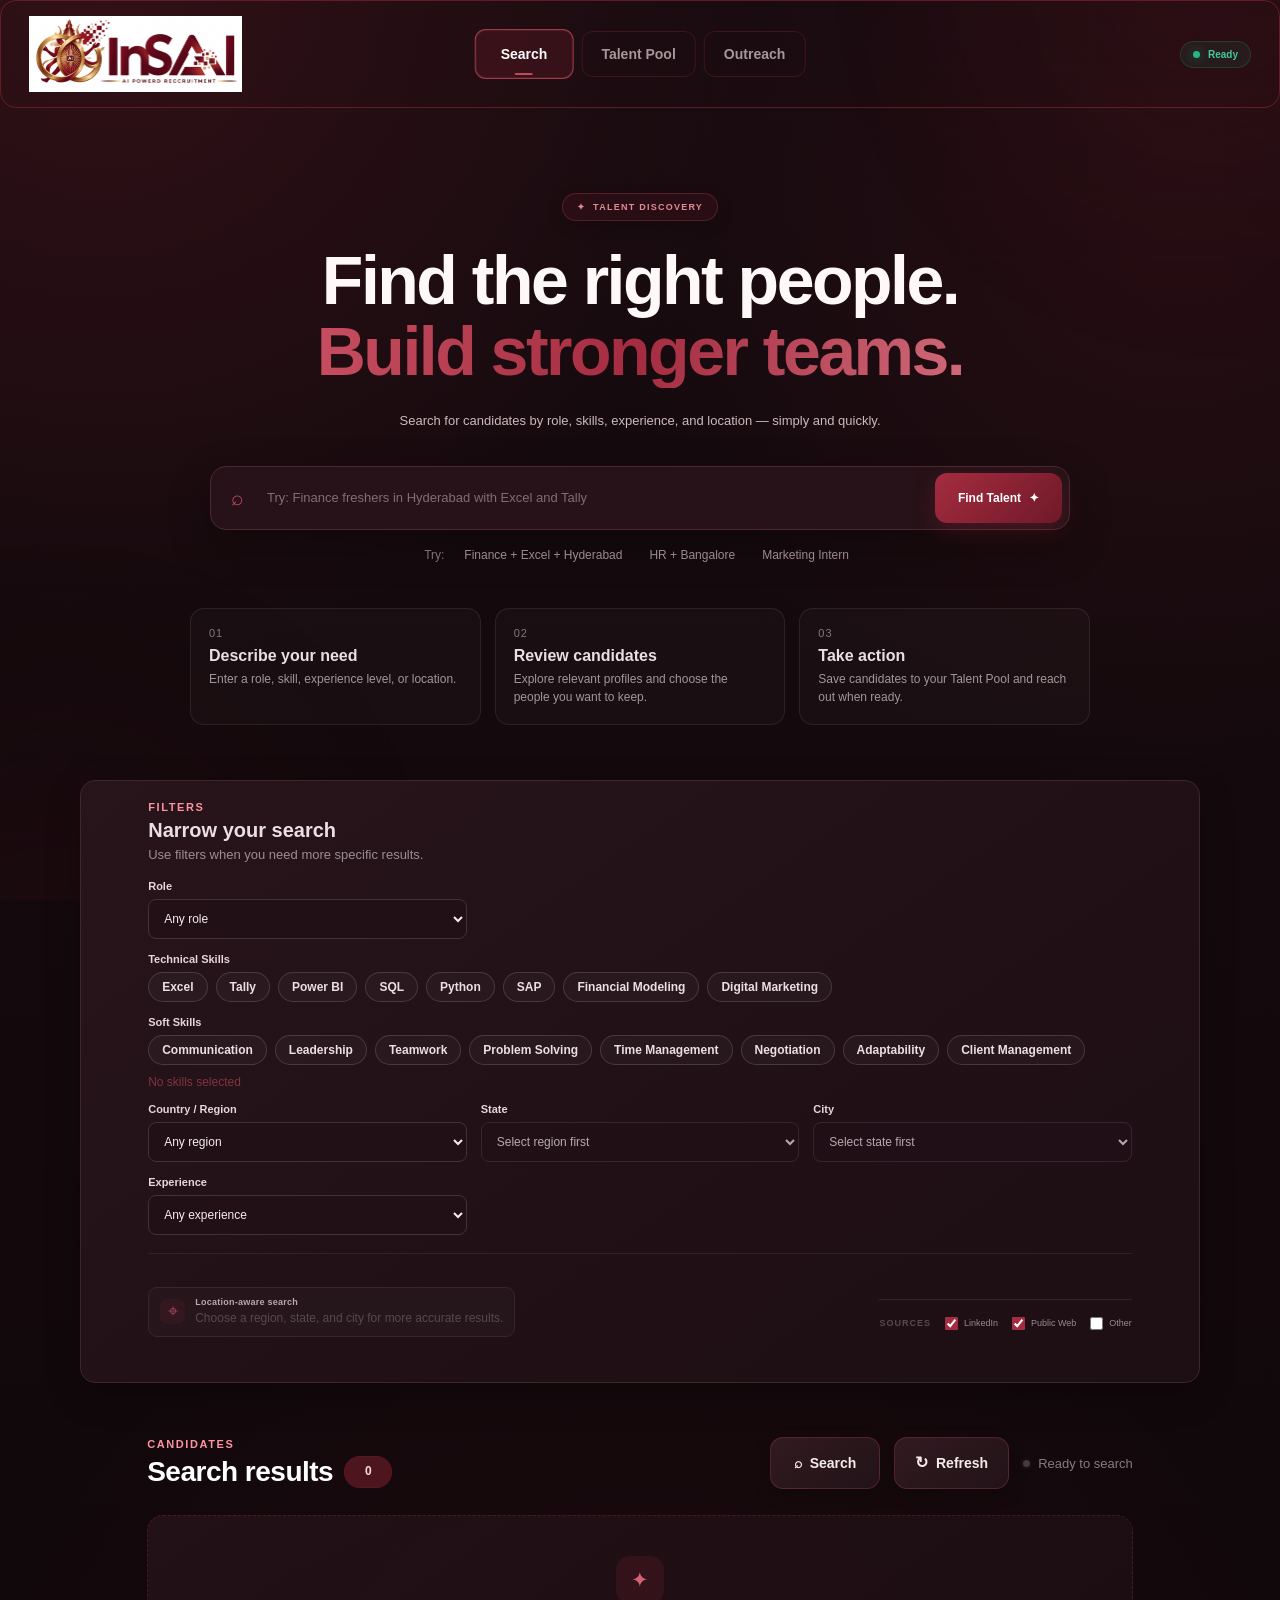
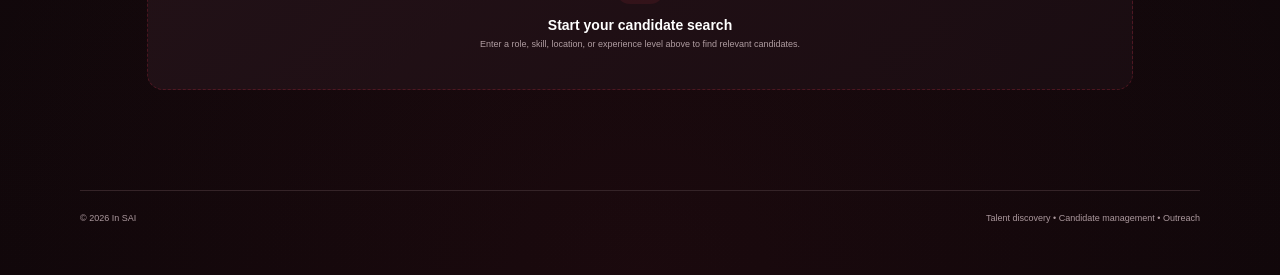
==== commit fcfece95: "Update print statement from 'Hello' to 'Goodbye'" ====
--- a/index.html
+++ b/index.html
@@ -10,7 +10,7 @@
         content="width=device-width, initial-scale=1.0"
     >
 
-    <title>IN SAI AI RECRUITER | Talent Discovery</title>
+    <title>InSAI AI Recruiter</title>
 
     <!-- =====================================================
          WEBSITE FAVICON / BRAND ICON
@@ -19,12 +19,12 @@
     <link
         rel="icon"
         type="image/png"
-        href="https://in-sai.vercel.app/in-sai-logo.png"
+        href="/in-sai-favicon.png"
     >
 
     <link
         rel="apple-touch-icon"
-        href="https://in-sai.vercel.app/in-sai-logo.png"
+        href="/in-sai-favicon.png"
     >
 
     <link
